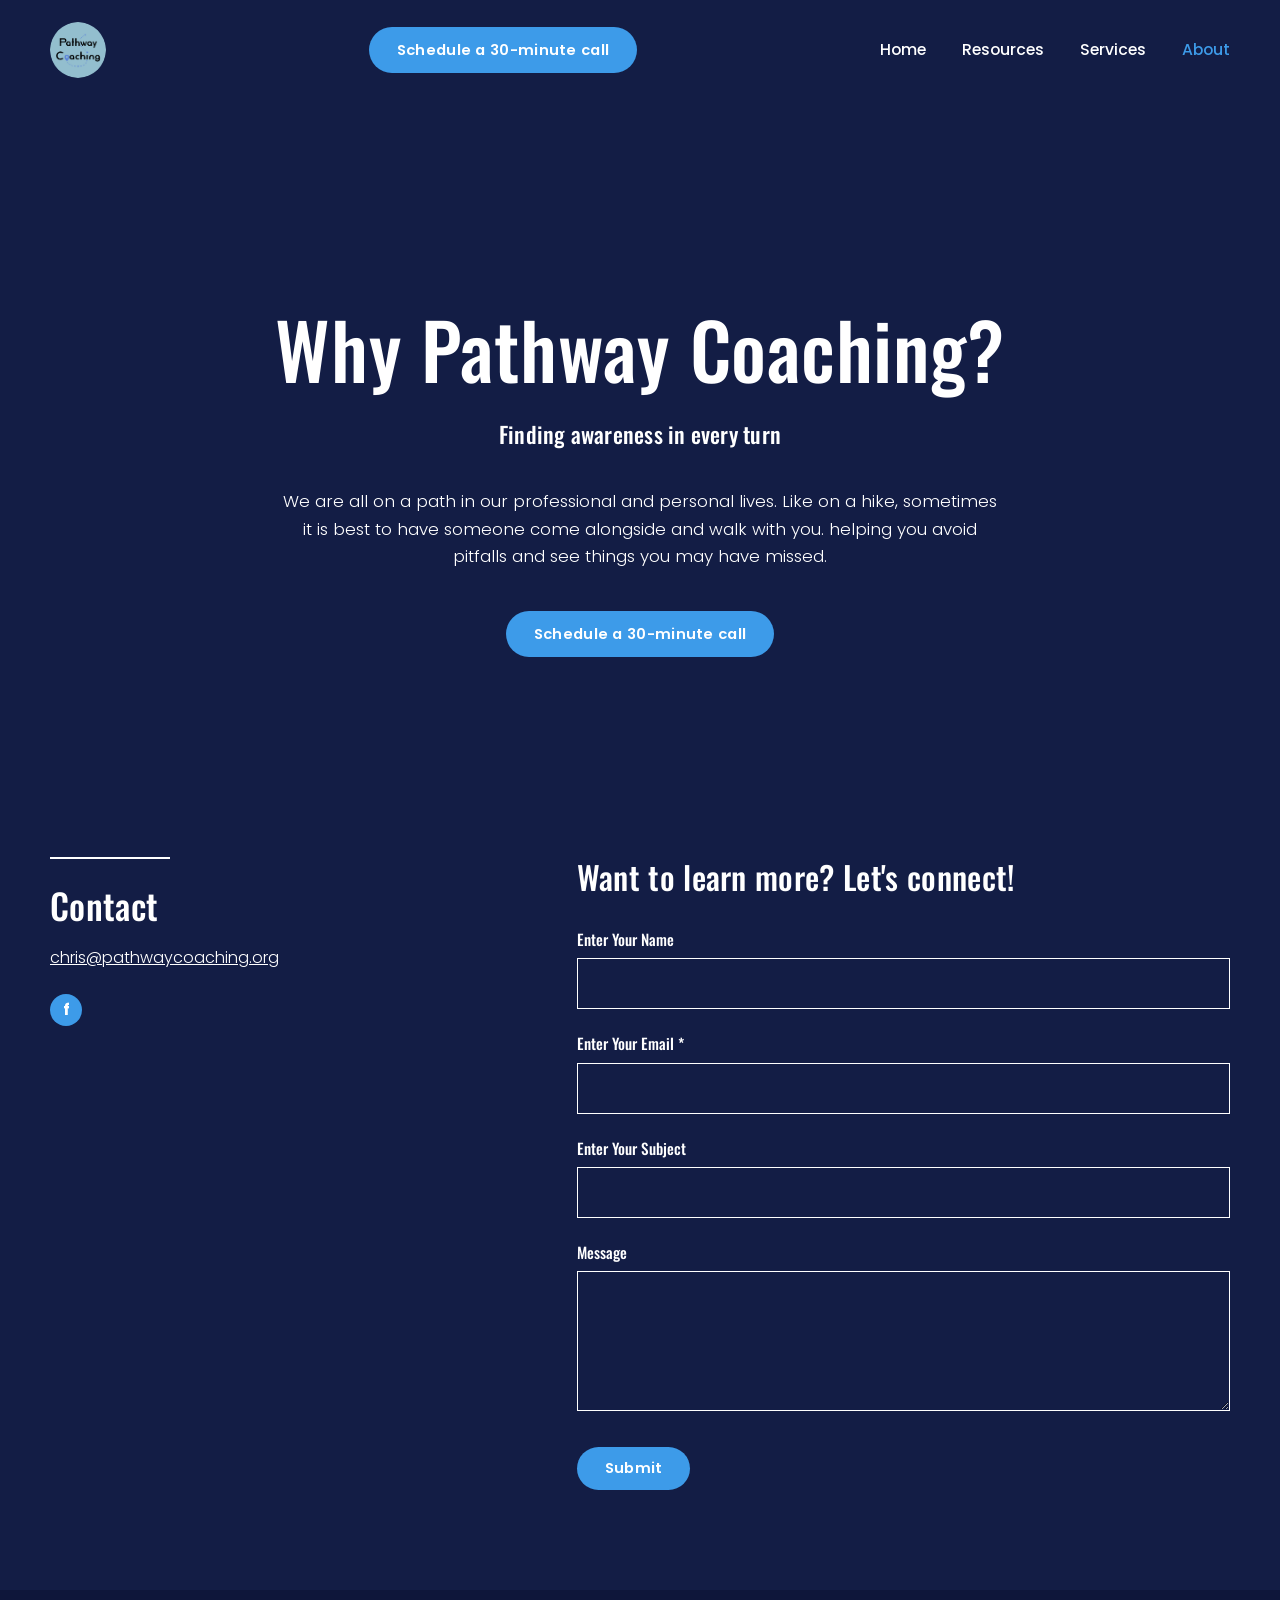
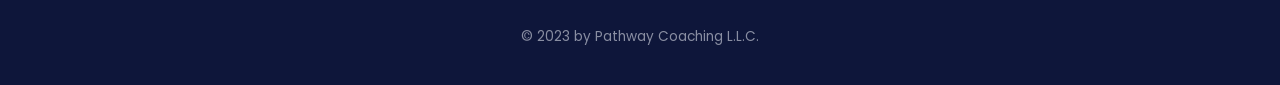
==== about.html @ 11b22052 "Initial commit: Pathway Coaching static site" ====
<!DOCTYPE html>
<html lang="en">
<head>
  <meta charset="UTF-8" />
  <meta name="viewport" content="width=device-width, initial-scale=1.0" />
  <title>About | Pathway Coaching</title>
  <link rel="icon" type="image/png" href="assets/images/logo-pathway.png" />
  <link rel="preconnect" href="https://fonts.googleapis.com" />
  <link rel="preconnect" href="https://fonts.gstatic.com" crossorigin />
  <link href="https://fonts.googleapis.com/css2?family=Oswald:wght@400;500;700&family=Poppins:wght@300;400;500;600&display=swap" rel="stylesheet" />
  <link rel="stylesheet" href="assets/css/styles.css" />
</head>
<body>

  <header class="site-header site-header--solid">
    <div class="container nav">
      <a href="index.html" class="nav__brand">
        <img src="assets/images/logo-pathway.png" alt="Pathway Coaching" />
      </a>
      <a href="contact.html" class="btn nav__cta-left" style="margin-left:20px;">Schedule a 30-minute call</a>
      <button class="nav__toggle" aria-label="Toggle menu">☰</button>
      <ul class="nav__links">
        <li><a href="index.html">Home</a></li>
        <li><a href="pastors.html">Resources</a></li>
        <li><a href="services.html">Services</a></li>
        <li><a href="about.html" class="is-active">About</a></li>
      </ul>
    </div>
  </header>

  <section class="about-hero">
    <div class="container">
      <h1>Why Pathway Coaching?</h1>
      <h2>Finding awareness in every turn</h2>
      <p>We are all on a path in our professional and personal lives. Like on a hike, sometimes it is best to have someone come alongside and walk with you. helping you avoid pitfalls and see things you may have missed.</p>
      <a href="contact.html" class="btn">Schedule a 30-minute call</a>
    </div>
  </section>

  <section class="section">
    <div class="container">
      <div class="contact-grid">
        <div class="contact-info">
          <hr />
          <h2>Contact</h2>
          <p><a href="mailto:chris@pathwaycoaching.org">chris@pathwaycoaching.org</a></p>
          <a class="fb" href="https://www.facebook.com/chris.cowling.585/about/" target="_blank" rel="noopener" aria-label="Facebook">f</a>
        </div>

        <div>
          <h2 class="contact-heading">Want to learn more? Let's connect!</h2>
          <form class="contact" autocomplete="on">
            <input type="hidden" name="access_key" value="YOUR_WEB3FORMS_ACCESS_KEY_HERE" />
            <input type="hidden" name="from_name" value="Pathway Coaching website" />
            <input type="hidden" name="subject" value="New message from pathwaycoaching.org" />
            <input type="checkbox" name="botcheck" style="display:none" tabindex="-1" autocomplete="off" />

            <label for="name">Enter Your Name</label>
            <input id="name" name="name" type="text" required />

            <label for="email">Enter Your Email *</label>
            <input id="email" name="email" type="email" required />

            <label for="subject_field">Enter Your Subject</label>
            <input id="subject_field" name="user_subject" type="text" />

            <label for="message">Message</label>
            <textarea id="message" name="message" required></textarea>

            <button type="submit" class="btn">Submit</button>
            <div class="form-status" role="status" aria-live="polite"></div>
          </form>
        </div>
      </div>
    </div>
  </section>

  <footer class="site-footer">
    <div class="container">© 2023 by Pathway Coaching L.L.C.</div>
  </footer>

  <script src="assets/js/main.js"></script>
</body>
</html>
---- assets/css/styles.css ----
/* ============================================================
   Pathway Coaching — exact-match Wix replica styles
   Palette: navy #131D45, cyan #3D9BE9, periwinkle #C9C8FB
   Fonts: Oswald (display) + Poppins (body)
   ============================================================ */

:root {
  --navy: #131D45;
  --navy-deep: #0E163A;
  --cyan: #3D9BE9;
  --cyan-soft: #93BECE;
  --periwinkle: #C9C8FB;
  --muted: #898EA2;
  --white: #FFFFFF;
  --max-w: 1240px;
  --font-display: "Oswald", "Arial Narrow", sans-serif;
  --font-body: "Poppins", -apple-system, BlinkMacSystemFont, "Segoe UI", sans-serif;
}

* { box-sizing: border-box; }
html { scroll-behavior: smooth; }

body {
  margin: 0;
  font-family: var(--font-body);
  font-size: 16px;
  line-height: 1.65;
  color: var(--white);
  background: var(--navy);
  -webkit-font-smoothing: antialiased;
}

h1, h2, h3, h4 {
  font-family: var(--font-display);
  color: var(--white);
  font-weight: 500;
  line-height: 1.25;
  margin: 0 0 0.5em;
  letter-spacing: 0.01em;
}
h1 { font-size: clamp(2.4rem, 5.5vw, 4.6rem); }
h2 { font-size: clamp(2rem, 4vw, 3.2rem); }
h3 { font-size: clamp(1.3rem, 2vw, 1.55rem); }
h4 { font-size: 1.1rem; }

p { margin: 0 0 1em; font-weight: 300; }
a { color: var(--cyan); text-decoration: none; }
a:hover { text-decoration: underline; }
img { max-width: 100%; height: auto; display: block; }

.container {
  max-width: var(--max-w);
  margin: 0 auto;
  padding: 0 30px;
}

/* ---------- Buttons (cyan pill) ---------- */
.btn {
  display: inline-block;
  padding: 11px 28px;
  border-radius: 100px;
  font-family: "Poppins", sans-serif;
  font-weight: 600;
  font-size: 0.92rem;
  background: var(--cyan);
  color: var(--white);
  border: 0;
  cursor: pointer;
  transition: background 0.2s ease;
  text-decoration: none;
  letter-spacing: 0.02em;
}
.btn:hover { background: #2f8ad4; color: var(--white); text-decoration: none; }
.btn--outline { background: transparent; border: 1px solid var(--periwinkle); }
.btn--outline:hover { background: var(--periwinkle); color: var(--navy); }

/* ---------- Header / Nav ---------- */
.site-header {
  position: absolute;
  top: 0; left: 0; right: 0;
  z-index: 50;
  padding: 22px 0;
}
.site-header--solid {
  position: relative;
  background: var(--navy);
}
.nav {
  display: flex;
  align-items: center;
  justify-content: space-between;
  gap: 20px;
}
.nav__brand {
  display: inline-flex;
  align-items: center;
  gap: 12px;
}
.nav__brand img { height: 56px; width: auto; border-radius: 50%; }
.nav__cta-left { display: inline-block; }
.nav__right { display: flex; align-items: center; gap: 32px; }
.nav__links {
  display: flex;
  align-items: center;
  gap: 36px;
  list-style: none;
  margin: 0;
  padding: 0;
}
.nav__links a {
  color: var(--white);
  font-family: "Poppins", sans-serif;
  font-weight: 500;
  font-size: 0.98rem;
  padding: 6px 0;
  text-decoration: none;
}
.nav__links a:hover,
.nav__links a.is-active { color: var(--cyan); }
.nav__toggle {
  display: none;
  background: none;
  border: 0;
  color: var(--white);
  font-size: 1.6rem;
  cursor: pointer;
}
@media (max-width: 880px) {
  .nav__toggle { display: block; }
  .nav__brand img { height: 44px; }
  .nav__cta-left { padding: 8px 18px; font-size: 0.82rem; }
  .nav__right { gap: 0; }
  .nav__links {
    display: none;
    position: absolute;
    top: 100%;
    left: 16px; right: 16px;
    flex-direction: column;
    gap: 0;
    background: var(--navy-deep);
    border: 1px solid var(--periwinkle);
    border-radius: 16px;
    padding: 18px 22px;
    margin-top: 10px;
  }
  .nav__links.is-open { display: flex; }
  .nav__links li { padding: 10px 0; }
}

/* ---------- Hero (home) ---------- */
.hero {
  position: relative;
  min-height: 100vh;
  padding: 160px 0 100px;
  display: flex;
  align-items: center;
  text-align: center;
  background:
    linear-gradient(rgba(19, 29, 69, 0.55), rgba(19, 29, 69, 0.65)),
    url("../images/hero-home.jpeg") center/cover no-repeat;
}
.hero h1 {
  max-width: 1050px;
  margin: 0 auto 40px;
  font-weight: 500;
  font-size: clamp(2.4rem, 5vw, 4.2rem);
  line-height: 1.2;
}

/* ---------- Photo section (pitfalls) ---------- */
.photo-section {
  position: relative;
  padding: 110px 0;
  background:
    linear-gradient(rgba(19, 29, 69, 0.5), rgba(19, 29, 69, 0.6)),
    url("../images/pitfalls-bg.jpeg") center/cover no-repeat;
  text-align: center;
}
.photo-section h2 {
  max-width: 760px;
  margin: 0 auto 50px;
  font-weight: 500;
  font-size: clamp(1.8rem, 3.6vw, 2.8rem);
}
.pitfalls-list {
  display: grid;
  grid-template-columns: 1fr 1fr;
  gap: 4px 80px;
  max-width: 680px;
  margin: 0 auto;
  list-style: disc;
  padding-left: 20px;
  text-align: left;
}
.pitfalls-list li {
  color: var(--white);
  font-weight: 500;
  font-size: 1.05rem;
  line-height: 2;
}
.pitfalls-list li::marker { color: var(--white); }
@media (max-width: 600px) {
  .pitfalls-list { grid-template-columns: 1fr; gap: 0; }
}

/* ---------- Navy section ---------- */
.section {
  padding: 100px 0;
  background: var(--navy);
  position: relative;
}
.section--center { text-align: center; }
.section__head { text-align: center; margin-bottom: 60px; }
.section__title {
  font-family: var(--font-display);
  font-weight: 500;
  font-size: clamp(2.2rem, 4.5vw, 3.4rem);
  margin-bottom: 14px;
}
.section__subtitle {
  font-family: var(--font-display);
  font-weight: 400;
  font-size: 1.2rem;
  color: var(--white);
  opacity: 0.95;
  max-width: 720px;
  margin: 0 auto;
}

/* Decorative architectural sweep for services */
.section--services {
  background-image:
    linear-gradient(rgba(19, 29, 69, 0.92), rgba(19, 29, 69, 0.97)),
    url("../images/services-decor.jpg");
  background-position: center;
  background-size: cover;
}

/* ---------- GPS quote band ---------- */
.quote-band {
  background: var(--navy);
  padding: 80px 0;
  text-align: center;
}
.quote-band p {
  font-family: var(--font-display);
  font-weight: 400;
  font-size: clamp(1.5rem, 3vw, 2.2rem);
  line-height: 1.4;
  max-width: 900px;
  margin: 0 auto;
  color: var(--white);
}

/* ---------- Pillars (3-up cards) ---------- */
.pillars {
  display: grid;
  grid-template-columns: repeat(3, 1fr);
  gap: 30px;
}
@media (max-width: 880px) { .pillars { grid-template-columns: 1fr; max-width: 480px; margin: 0 auto; } }
.pillar {
  background: var(--navy);
  border: 1px solid var(--periwinkle);
  border-radius: 4px;
  padding: 36px 28px;
  text-align: center;
}
.pillar__num {
  width: 70px;
  height: 70px;
  border: 2px solid var(--periwinkle);
  border-radius: 50%;
  background: var(--navy);
  color: var(--white);
  font-family: var(--font-display);
  font-weight: 500;
  font-size: 2rem;
  display: flex;
  align-items: center;
  justify-content: center;
  margin: 0 auto 22px;
}
.pillar h3 {
  text-transform: uppercase;
  letter-spacing: 0.04em;
  margin-bottom: 16px;
  font-weight: 500;
}
.pillar p {
  font-size: 0.95rem;
  font-weight: 300;
  color: var(--white);
  margin: 0;
}

/* ---------- Process steps ---------- */
.steps {
  display: grid;
  grid-template-columns: repeat(3, 1fr);
  gap: 40px;
  margin-top: 40px;
}
@media (max-width: 820px) { .steps { grid-template-columns: 1fr; } }
.step { text-align: center; padding: 0 10px; }
.step__num {
  width: 60px;
  height: 60px;
  border: 2px solid var(--periwinkle);
  border-radius: 50%;
  color: var(--white);
  font-family: var(--font-display);
  font-size: 1.6rem;
  display: flex;
  align-items: center;
  justify-content: center;
  margin: 0 auto 18px;
}
.step h4 {
  font-family: var(--font-display);
  font-weight: 500;
  margin-bottom: 10px;
  text-transform: uppercase;
  letter-spacing: 0.04em;
}
.step p { font-weight: 300; margin: 0; }

/* ---------- Testimonial ---------- */
.testimonial {
  background: var(--navy-deep);
  padding: 90px 0;
  text-align: center;
}
.testimonial__photo {
  width: 110px;
  height: 110px;
  border-radius: 50%;
  margin: 0 auto 24px;
  object-fit: cover;
  border: 3px solid var(--periwinkle);
}
.testimonial blockquote {
  font-family: var(--font-display);
  font-weight: 400;
  font-size: clamp(1.3rem, 2.5vw, 1.9rem);
  line-height: 1.5;
  max-width: 880px;
  margin: 0 auto 28px;
  font-style: italic;
}
.testimonial__author { font-weight: 500; font-size: 1rem; color: var(--white); }
.testimonial__author span {
  display: block;
  opacity: 0.85;
  font-weight: 300;
  font-size: 0.9rem;
  margin-top: 4px;
}

/* ---------- Page hero (interior pages) ---------- */
.page-hero {
  padding: 180px 0 60px;
  background: var(--navy);
  text-align: center;
}
.page-hero h1 {
  font-weight: 500;
  font-size: clamp(2.6rem, 5.5vw, 4.6rem);
  margin-bottom: 0;
}
.page-hero p {
  font-family: var(--font-display);
  font-size: clamp(1.1rem, 2vw, 1.4rem);
  font-weight: 400;
  margin: 16px 0 0;
}

/* ---------- Service cards ---------- */
.service-grid {
  display: grid;
  grid-template-columns: repeat(3, 1fr);
  gap: 28px;
}
@media (max-width: 900px) { .service-grid { grid-template-columns: 1fr; max-width: 500px; margin: 0 auto; } }
.service-card {
  background: var(--navy);
  border: 2px solid var(--periwinkle);
  border-radius: 4px;
  padding: 36px 28px 28px;
  text-align: center;
  display: flex;
  flex-direction: column;
}
.service-card__num {
  width: 80px;
  height: 80px;
  border: 2px solid var(--periwinkle);
  border-radius: 50%;
  background: var(--navy);
  color: var(--white);
  font-family: var(--font-display);
  font-size: 2.4rem;
  display: flex;
  align-items: center;
  justify-content: center;
  margin: 0 auto 24px;
}
.service-card h3 {
  text-transform: uppercase;
  letter-spacing: 0.04em;
  margin-bottom: 18px;
  font-weight: 500;
  min-height: 2.6em;
}
.service-card p, .service-card ul { font-size: 0.95rem; font-weight: 300; }
.service-card ul {
  text-align: left;
  margin: 12px 0 0;
  padding-left: 20px;
  list-style: disc;
}
.service-card ul li { margin: 4px 0; }
.service-card ul li::marker { color: var(--cyan); }
.service-card .btn { margin-top: auto; align-self: center; margin-top: 24px; }

/* ---------- About big-centered ---------- */
.about-hero {
  min-height: 60vh;
  padding: 200px 0 100px;
  text-align: center;
  background: var(--navy);
}
.about-hero h1 {
  font-weight: 500;
  font-size: clamp(2.8rem, 6vw, 5rem);
  margin-bottom: 24px;
}
.about-hero h2 {
  font-family: var(--font-display);
  font-weight: 500;
  font-size: clamp(1.1rem, 2vw, 1.4rem);
  margin-bottom: 40px;
  color: var(--white);
}
.about-hero p {
  max-width: 720px;
  margin: 0 auto 40px;
  font-weight: 300;
  font-size: 1.05rem;
}

/* ---------- Pastors page elements ---------- */
.pastors-top {
  display: grid;
  grid-template-columns: 1fr 1.4fr;
  gap: 50px;
  align-items: center;
  padding: 130px 0 30px;
}
@media (max-width: 800px) { .pastors-top { grid-template-columns: 1fr; gap: 24px; padding-top: 140px; } }
.pastors-top img {
  border-radius: 6px;
  width: 100%;
  height: auto;
}
.pastors-top h1 {
  font-weight: 500;
  font-size: clamp(2rem, 4.5vw, 3.6rem);
  margin: 0;
}

.pastors-video {
  max-width: 800px;
  margin: 40px auto 60px;
}
.pastors-video img { width: 100%; border-radius: 6px; }

.box-grid {
  display: grid;
  grid-template-columns: 1fr 1fr;
  gap: 32px;
  margin-top: 40px;
}
@media (max-width: 820px) { .box-grid { grid-template-columns: 1fr; } }
.box {
  border: 1px solid var(--periwinkle);
  border-radius: 4px;
  padding: 32px;
  background: var(--navy);
}
.box h3 {
  font-family: var(--font-display);
  font-weight: 500;
  text-transform: uppercase;
  letter-spacing: 0.04em;
  margin-bottom: 18px;
  color: var(--white);
}
.box ul { padding-left: 22px; margin: 0; }
.box ul li { margin: 8px 0; font-weight: 300; }
.box ul li::marker { color: var(--cyan); }
.box p { font-weight: 300; }

/* ---------- Contact form ---------- */
.contact-grid {
  display: grid;
  grid-template-columns: 1fr 1.4fr;
  gap: 60px;
  align-items: start;
}
@media (max-width: 820px) { .contact-grid { grid-template-columns: 1fr; } }

.contact-info h2 {
  font-family: var(--font-display);
  font-weight: 500;
  font-size: clamp(1.6rem, 3vw, 2.2rem);
  margin: 0 0 18px;
}
.contact-info hr {
  width: 120px;
  margin: 0 0 24px;
  border: 0;
  border-top: 2px solid var(--white);
}
.contact-info p { font-weight: 300; margin: 8px 0; }
.contact-info a { color: var(--white); text-decoration: underline; }
.contact-info .fb {
  display: inline-flex;
  align-items: center;
  justify-content: center;
  width: 32px;
  height: 32px;
  border-radius: 50%;
  background: var(--cyan);
  color: var(--white);
  margin-top: 14px;
  font-weight: 700;
  text-decoration: none;
}
.contact-info .fb:hover { background: #2f8ad4; text-decoration: none; }

.contact-heading {
  font-family: var(--font-display);
  font-weight: 500;
  font-size: clamp(1.4rem, 2.5vw, 2rem);
  margin-bottom: 30px;
}

form.contact { width: 100%; }
form.contact label {
  display: block;
  font-family: var(--font-display);
  font-weight: 500;
  font-size: 0.95rem;
  color: var(--white);
  margin-bottom: 6px;
}
form.contact input,
form.contact textarea {
  width: 100%;
  padding: 12px 14px;
  background: transparent;
  border: 1px solid var(--white);
  border-radius: 0;
  color: var(--white);
  font-family: var(--font-body);
  font-size: 1rem;
  margin-bottom: 22px;
}
form.contact input:focus,
form.contact textarea:focus {
  outline: none;
  border-color: var(--cyan);
}
form.contact textarea { resize: vertical; min-height: 140px; }
form.contact button { margin-top: 6px; }
.form-status {
  margin-top: 16px;
  padding: 12px 14px;
  border-radius: 4px;
  font-size: 0.95rem;
  display: none;
}
.form-status.is-success { display: block; background: rgba(61, 155, 233, 0.15); color: var(--white); border: 1px solid var(--cyan); }
.form-status.is-error { display: block; background: rgba(255, 100, 100, 0.15); color: #ffd7d7; border: 1px solid #ff8a8a; }

/* ---------- Footer ---------- */
.site-footer {
  background: var(--navy-deep);
  padding: 36px 0;
  text-align: center;
  font-size: 0.85rem;
  color: var(--muted);
}

/* ---------- Utility ---------- */
.center { text-align: center; }
.mt-md { margin-top: 24px; }
.mt-lg { margin-top: 48px; }
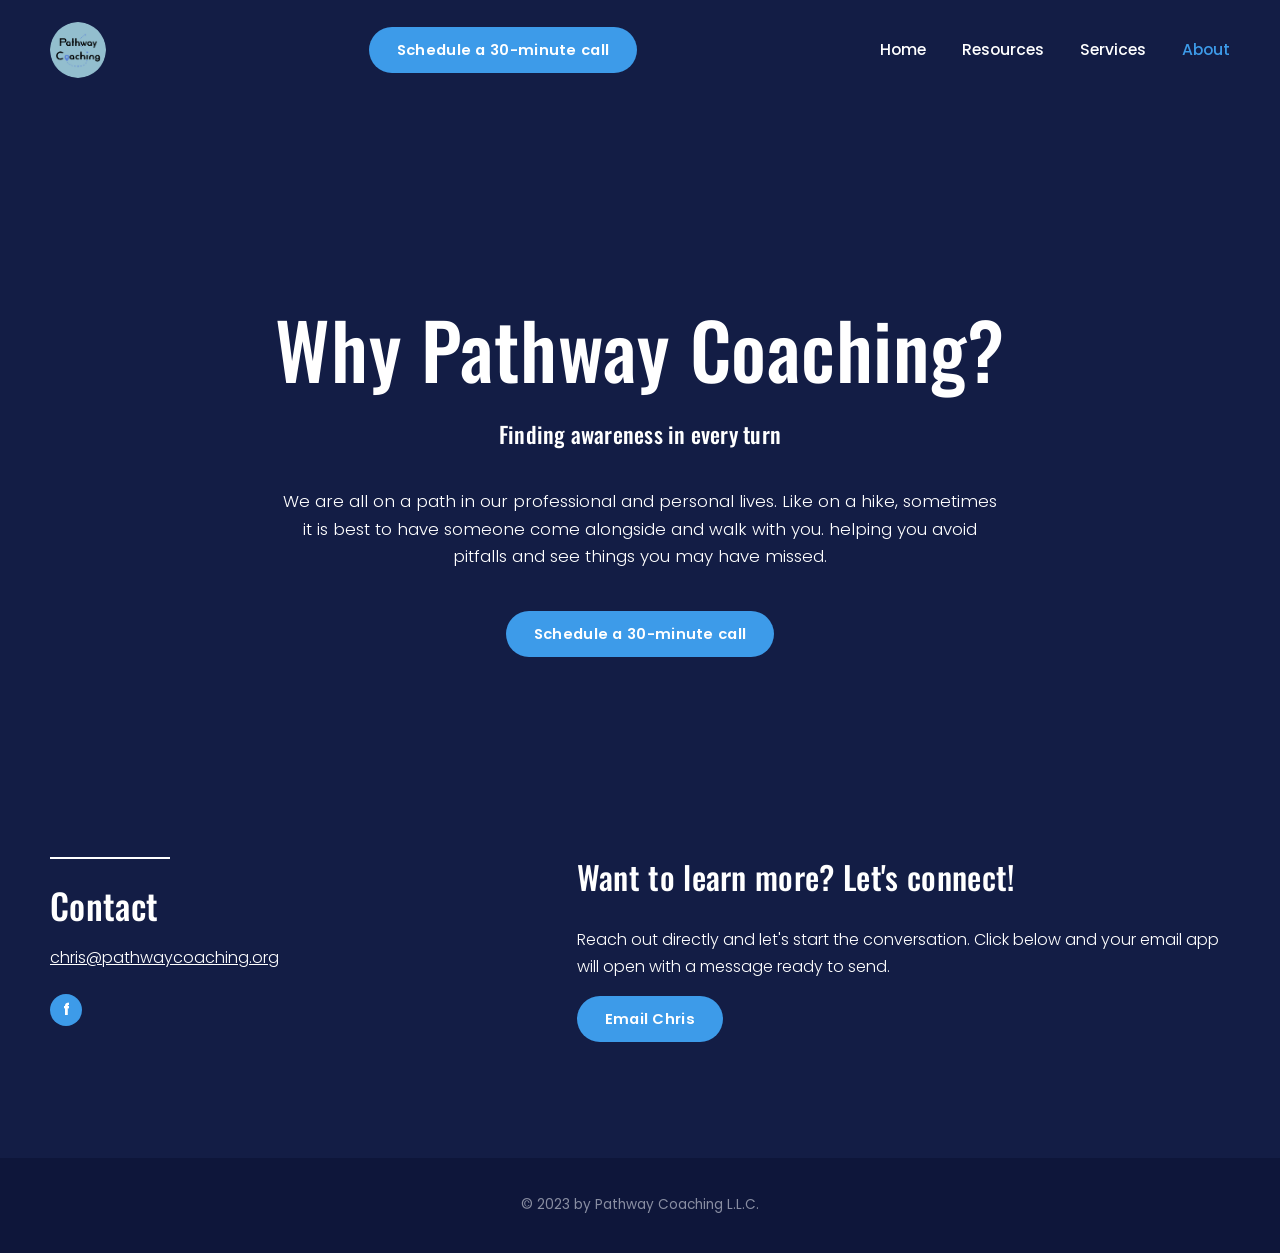
==== commit 2269078b: "Replace contact form with direct Email Chris button" ====
--- a/about.html
+++ b/about.html
@@ -49,27 +49,8 @@
 
         <div>
           <h2 class="contact-heading">Want to learn more? Let's connect!</h2>
-          <form class="contact" autocomplete="on">
-            <input type="hidden" name="access_key" value="YOUR_WEB3FORMS_ACCESS_KEY_HERE" />
-            <input type="hidden" name="from_name" value="Pathway Coaching website" />
-            <input type="hidden" name="subject" value="New message from pathwaycoaching.org" />
-            <input type="checkbox" name="botcheck" style="display:none" tabindex="-1" autocomplete="off" />
-
-            <label for="name">Enter Your Name</label>
-            <input id="name" name="name" type="text" required />
-
-            <label for="email">Enter Your Email *</label>
-            <input id="email" name="email" type="email" required />
-
-            <label for="subject_field">Enter Your Subject</label>
-            <input id="subject_field" name="user_subject" type="text" />
-
-            <label for="message">Message</label>
-            <textarea id="message" name="message" required></textarea>
-
-            <button type="submit" class="btn">Submit</button>
-            <div class="form-status" role="status" aria-live="polite"></div>
-          </form>
+          <p>Reach out directly and let's start the conversation. Click below and your email app will open with a message ready to send.</p>
+          <p><a class="btn" href="mailto:chris@pathwaycoaching.org?subject=Coaching%20inquiry%20from%20your%20website">Email Chris</a></p>
         </div>
       </div>
     </div>
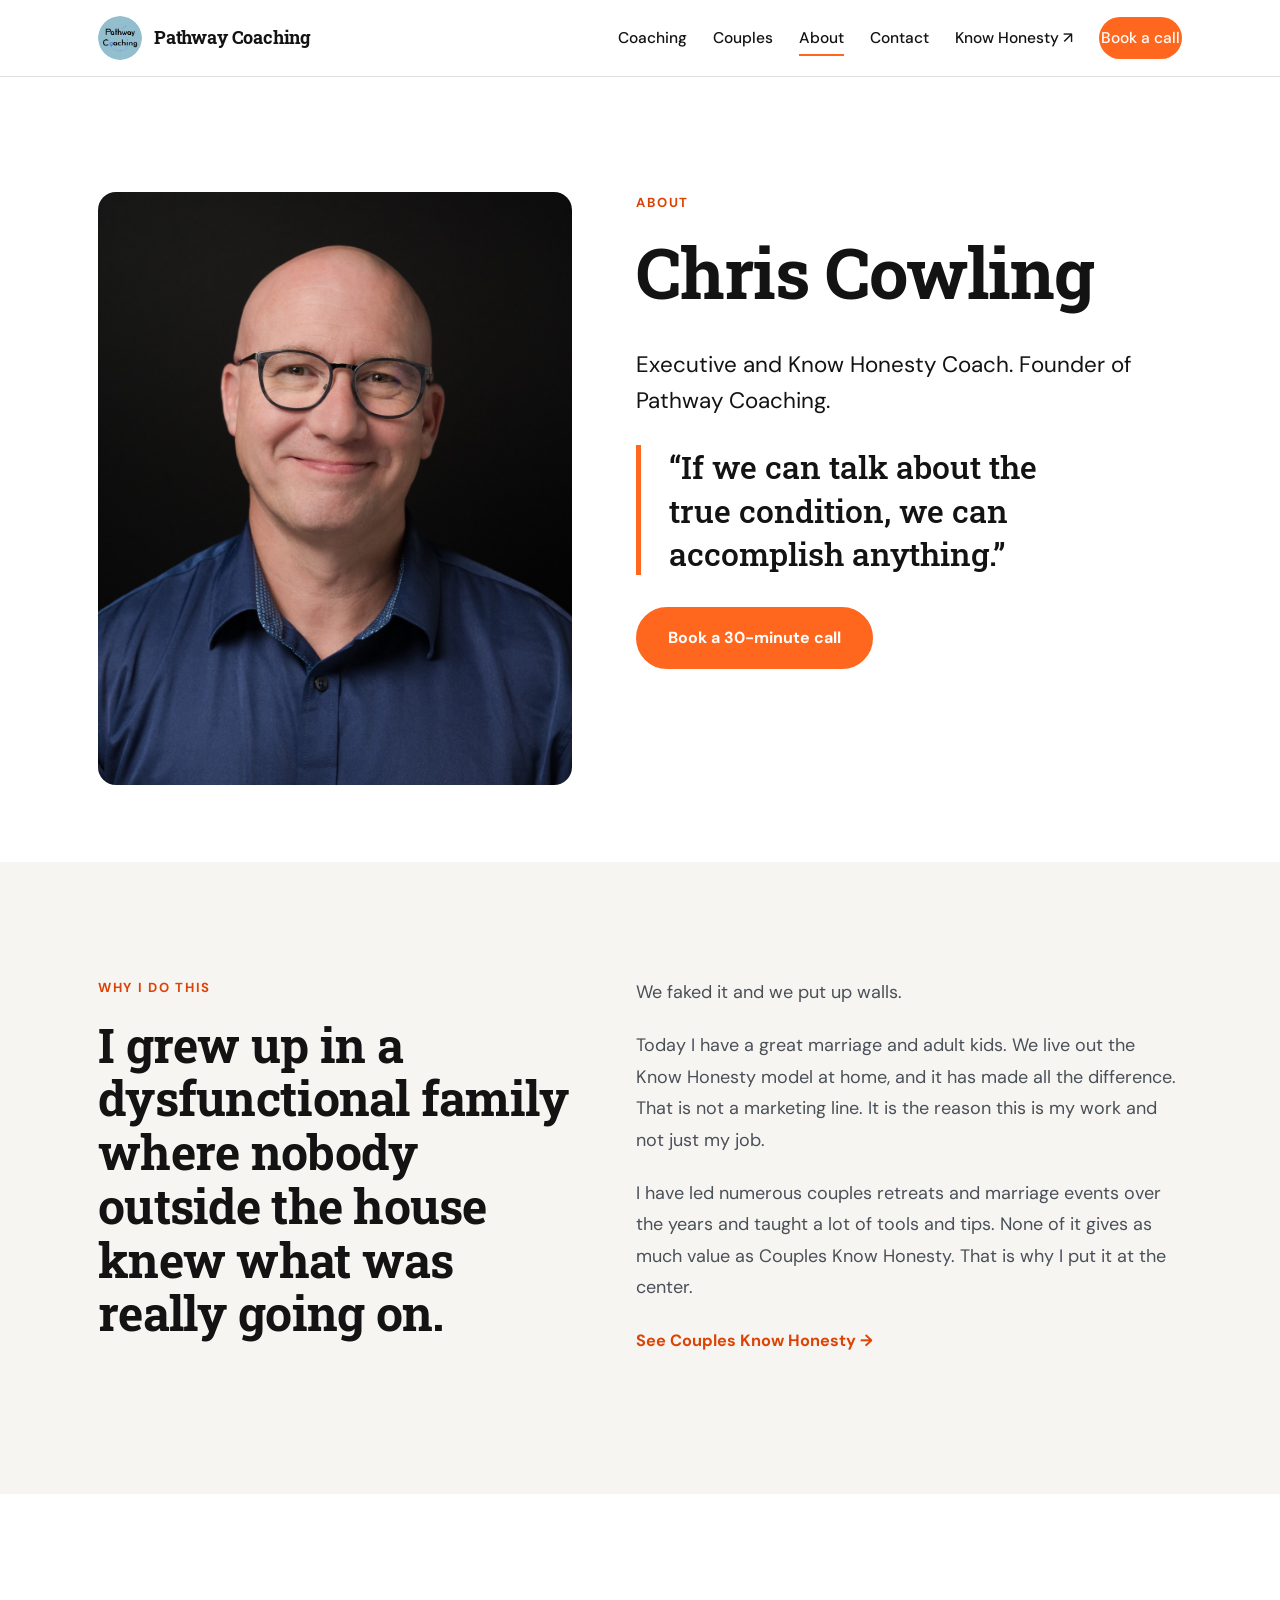
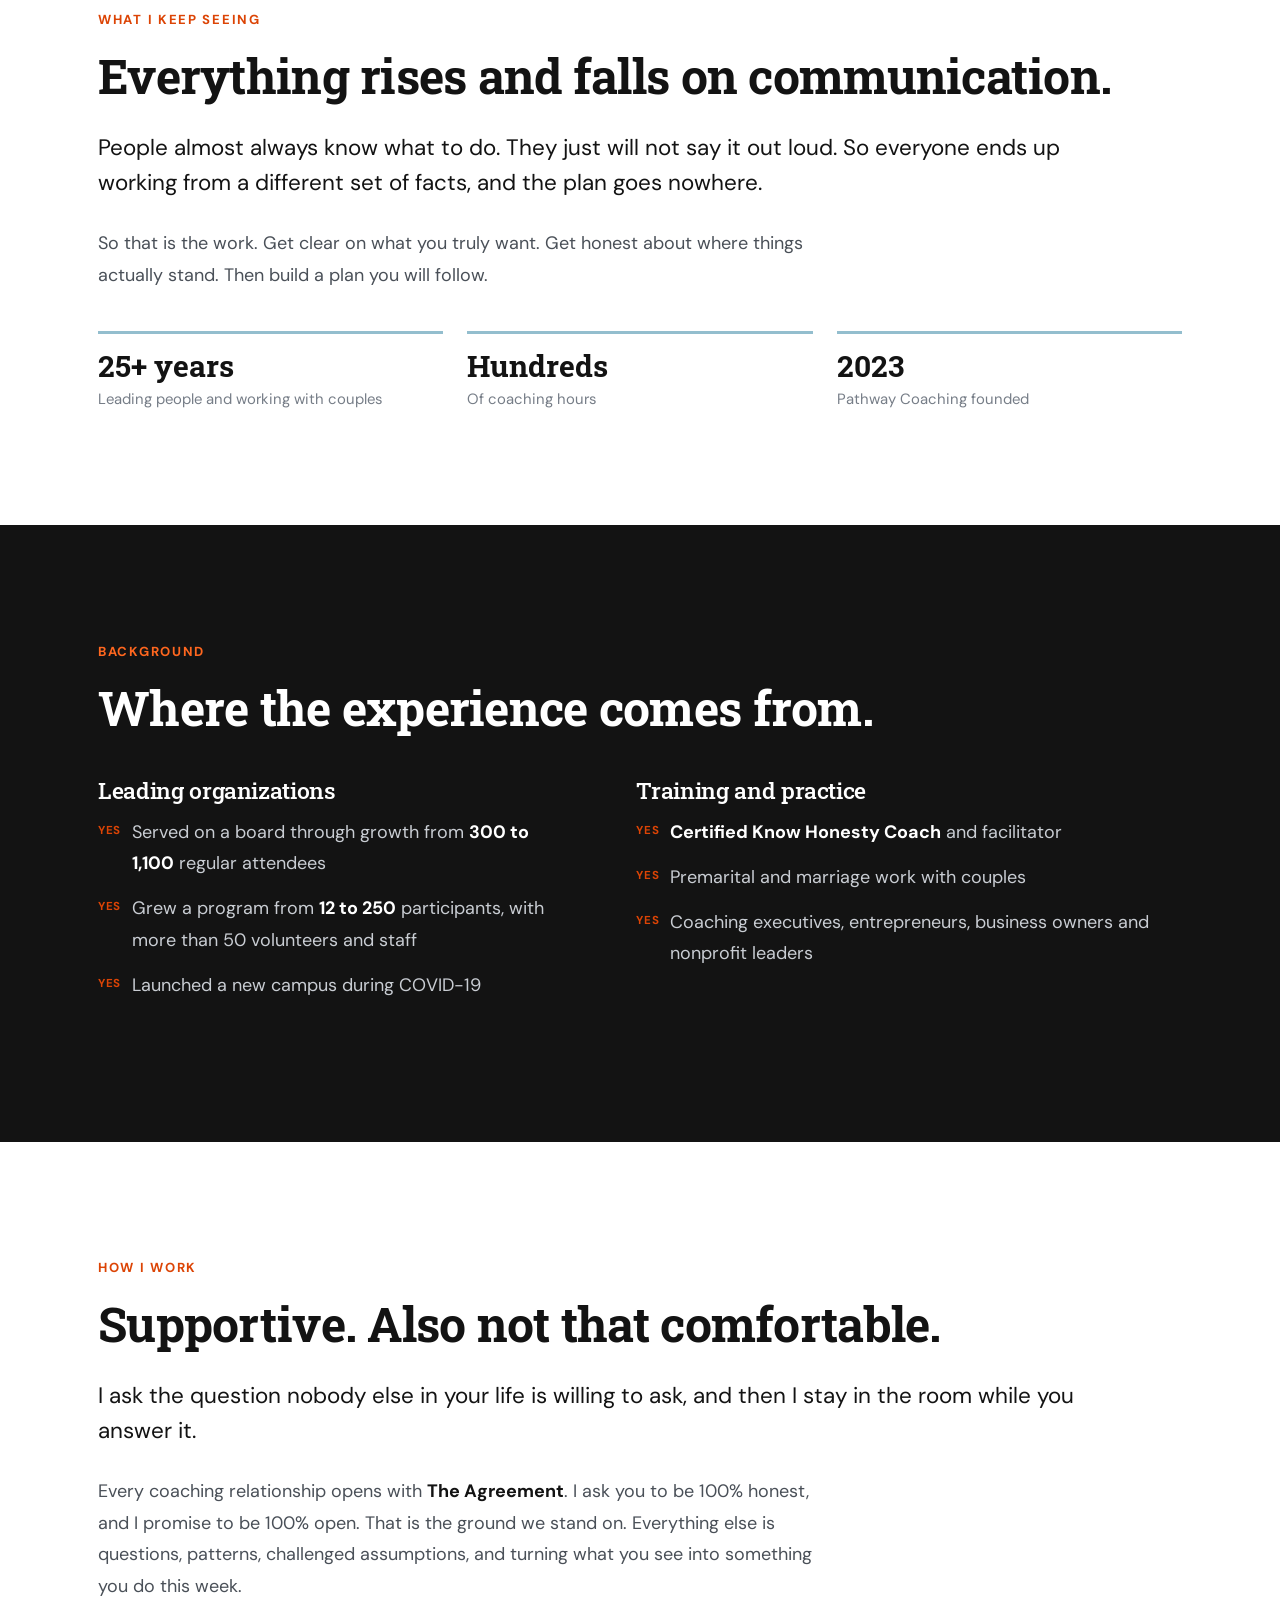
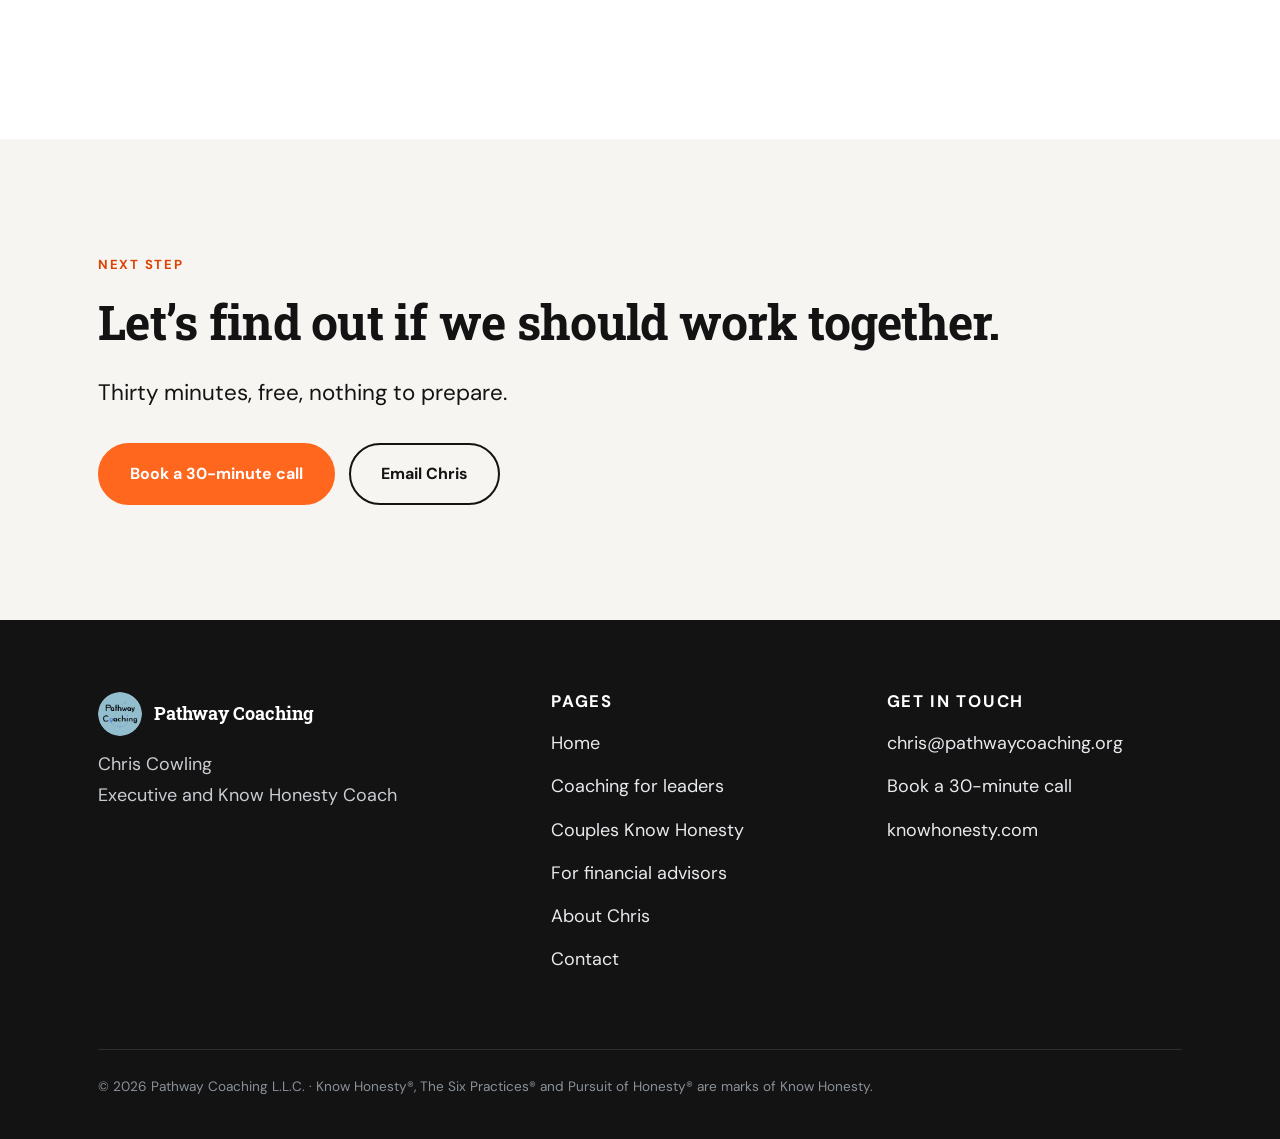
==== commit eb7f354e: "Website 2.0 Rebuild in Chris's voice, with Know Honesty as the cornerstone and a StoryBrand structur" ====
--- a/about.html
+++ b/about.html
@@ -1,65 +1,198 @@
 <!DOCTYPE html>
 <html lang="en">
 <head>
-  <meta charset="UTF-8" />
-  <meta name="viewport" content="width=device-width, initial-scale=1.0" />
-  <title>About | Pathway Coaching</title>
-  <link rel="icon" type="image/png" href="assets/images/logo-pathway.png" />
-  <link rel="preconnect" href="https://fonts.googleapis.com" />
-  <link rel="preconnect" href="https://fonts.gstatic.com" crossorigin />
-  <link href="https://fonts.googleapis.com/css2?family=Oswald:wght@400;500;700&family=Poppins:wght@300;400;500;600&display=swap" rel="stylesheet" />
-  <link rel="stylesheet" href="assets/css/styles.css" />
+<meta charset="utf-8" />
+<meta name="viewport" content="width=device-width, initial-scale=1" />
+<title>About Chris Cowling | Pathway Coaching</title>
+<meta name="description" content="Chris Cowling, Executive and Know Honesty Coach. Over 25 years leading people and working with couples, and hundreds of coaching hours." />
+<link rel="canonical" href="https://pathwaycoaching.org/about.html" />
+<meta property="og:type" content="profile" />
+<meta property="og:site_name" content="Pathway Coaching" />
+<meta property="og:title" content="If we can talk about the true condition, we can accomplish anything." />
+<meta property="og:description" content="Executive and Know Honesty Coach. Over 25 years leading people and working with couples, and hundreds of coaching hours." />
+<meta property="og:url" content="https://pathwaycoaching.org/about.html" />
+<meta property="og:image" content="https://pathwaycoaching.org/assets/images/social-preview.png" />
+<meta property="og:image:width" content="1200" />
+<meta property="og:image:height" content="630" />
+<meta name="twitter:card" content="summary_large_image" />
+<link rel="icon" type="image/png" href="assets/images/logo-pathway.png" />
+<link rel="preconnect" href="https://fonts.googleapis.com" />
+<link rel="preconnect" href="https://fonts.gstatic.com" crossorigin />
+<link href="https://fonts.googleapis.com/css2?family=DM+Sans:wght@400;500;700&family=Roboto+Slab:wght@400;500;700&display=swap" rel="stylesheet" />
+<link rel="stylesheet" href="assets/css/styles.css" />
 </head>
 <body>
+<a class="skip" href="#main">Skip to content</a>
 
-  <header class="site-header site-header--solid">
-    <div class="container nav">
-      <a href="index.html" class="nav__brand">
-        <img src="assets/images/logo-pathway.png" alt="Pathway Coaching" />
-      </a>
-      <a href="contact.html" class="btn nav__cta-left" style="margin-left:20px;">Schedule a 30-minute call</a>
-      <button class="nav__toggle" aria-label="Toggle menu">☰</button>
-      <ul class="nav__links">
-        <li><a href="index.html">Home</a></li>
-        <li><a href="pastors.html">Resources</a></li>
-        <li><a href="services.html">Services</a></li>
-        <li><a href="about.html" class="is-active">About</a></li>
-      </ul>
-    </div>
-  </header>
+<header class="site-header">
+  <div class="container nav-bar">
+    <a class="brand" href="index.html">
+      <img src="assets/images/logo-pathway.png" alt="" />
+      Pathway Coaching
+    </a>
+    <button class="nav-toggle" aria-expanded="false" aria-controls="nav" aria-label="Menu">&#9776;</button>
+    <ul class="nav-links" id="nav">
+      <li><a href="coaching.html">Coaching</a></li>
+      <li><a href="couples.html">Couples</a></li>
+      <li><a href="about.html" aria-current="page">About</a></li>
+      <li><a href="contact.html">Contact</a></li>
+      <li><a href="https://knowhonesty.com" rel="noopener">Know Honesty <span aria-hidden="true">&#8599;</span></a></li>
+      <li><a class="btn" href="https://calendly.com/chrispathwaycoaching/meeting">Book a call</a></li>
+    </ul>
+  </div>
+</header>
 
-  <section class="about-hero">
+<main id="main">
+
+  <!-- ============ HERO ============ -->
+  <section class="hero">
     <div class="container">
-      <h1>Why Pathway Coaching?</h1>
-      <h2>Finding awareness in every turn</h2>
-      <p>We are all on a path in our professional and personal lives. Like on a hike, sometimes it is best to have someone come alongside and walk with you. helping you avoid pitfalls and see things you may have missed.</p>
-      <a href="contact.html" class="btn">Schedule a 30-minute call</a>
-    </div>
-  </section>
-
-  <section class="section">
-    <div class="container">
-      <div class="contact-grid">
-        <div class="contact-info">
-          <hr />
-          <h2>Contact</h2>
-          <p><a href="mailto:chris@pathwaycoaching.org">chris@pathwaycoaching.org</a></p>
-          <a class="fb" href="https://www.facebook.com/chris.cowling.585/about/" target="_blank" rel="noopener" aria-label="Facebook">f</a>
+      <div class="split">
+        <div class="portrait-wrap">
+          <img class="portrait" src="assets/images/chris-cowling.jpg" alt="Chris Cowling" />
         </div>
-
         <div>
-          <h2 class="contact-heading">Want to learn more? Let's connect!</h2>
-          <p>Reach out directly and let's start the conversation. Click below and your email app will open with a message ready to send.</p>
-          <p><a class="btn" href="mailto:chris@pathwaycoaching.org?subject=Coaching%20inquiry%20from%20your%20website">Email Chris</a></p>
+          <p class="eyebrow">About</p>
+          <h1>Chris Cowling</h1>
+          <p class="lead">Executive and Know Honesty Coach. Founder of Pathway Coaching.</p>
+          <p class="says">&ldquo;If we can talk about the true condition, we can accomplish anything.&rdquo;</p>
+          <div class="btn-row">
+            <a class="btn" href="https://calendly.com/chrispathwaycoaching/meeting">Book a 30-minute call</a>
+          </div>
         </div>
       </div>
     </div>
   </section>
 
-  <footer class="site-footer">
-    <div class="container">© 2023 by Pathway Coaching L.L.C.</div>
-  </footer>
+  <!-- ============ WHY ============ -->
+  <section class="band-warm">
+    <div class="container">
+      <div class="split">
+        <div>
+          <p class="eyebrow">Why I do this</p>
+          <h2>I grew up in a dysfunctional family where nobody outside the house knew what was really going on.</h2>
+        </div>
+        <div>
+          <p>We faked it and we put up walls.</p>
+          <p>Today I have a great marriage and adult kids. We live out the Know Honesty model at home, and it has made all the difference. That is not a marketing line. It is the reason this is my work and not just my job.</p>
+          <p>I have led numerous couples retreats and marriage events over the years and taught a lot of tools and tips. None of it gives as much value as Couples Know Honesty. That is why I put it at the center.</p>
+          <p><a class="arrow-link" href="couples.html">See Couples Know Honesty</a></p>
+        </div>
+      </div>
+    </div>
+  </section>
 
-  <script src="assets/js/main.js"></script>
+  <!-- ============ WHAT I LEARNED ============ -->
+  <section>
+    <div class="container">
+      <p class="eyebrow">What I keep seeing</p>
+      <h2>Everything rises and falls on communication.</h2>
+      <p class="lead">People almost always know what to do. They just will not say it out loud. So everyone ends up working from a different set of facts, and the plan goes nowhere.</p>
+      <p>So that is the work. Get clear on what you truly want. Get honest about where things actually stand. Then build a plan you will follow.</p>
+
+      <div class="stats" style="grid-template-columns:repeat(3,1fr)">
+        <div class="stat"><b>25+ years</b><span>Leading people and working with couples</span></div>
+        <div class="stat"><b>Hundreds</b><span>Of coaching hours</span></div>
+        <div class="stat"><b>2023</b><span>Pathway Coaching founded</span></div>
+      </div>
+    </div>
+  </section>
+
+  <!-- ============ BACKGROUND ============ -->
+  <section class="band-ink">
+    <div class="container">
+      <p class="eyebrow">Background</p>
+      <h2>Where the experience comes from.</h2>
+      <div class="split" style="margin-top:2.5rem">
+        <div>
+          <h3>Leading organizations</h3>
+          <ul class="ticks">
+            <li>Served on a board through growth from <strong>300 to 1,100</strong> regular attendees</li>
+            <li>Grew a program from <strong>12 to 250</strong> participants, with more than 50 volunteers and staff</li>
+            <li>Launched a new campus during COVID-19</li>
+          </ul>
+        </div>
+        <div>
+          <h3>Training and practice</h3>
+          <ul class="ticks">
+            <li><strong>Certified Know Honesty Coach</strong> and facilitator</li>
+            <li>Premarital and marriage work with couples</li>
+            <li>Coaching executives, entrepreneurs, business owners and nonprofit leaders</li>
+          </ul>
+        </div>
+      </div>
+    </div>
+  </section>
+
+  <!-- ============ HOW I WORK ============ -->
+  <section>
+    <div class="container">
+      <p class="eyebrow">How I work</p>
+      <h2>Supportive. Also not that comfortable.</h2>
+      <p class="lead">I ask the question nobody else in your life is willing to ask, and then I stay in the room while you answer it.</p>
+      <p>Every coaching relationship opens with <strong>The Agreement</strong>. I ask you to be 100% honest, and I promise to be 100% open. That is the ground we stand on. Everything else is questions, patterns, challenged assumptions, and turning what you see into something you do this week.</p>
+    </div>
+  </section>
+
+  <!-- ============ CLOSE ============ -->
+  <section class="band-warm">
+    <div class="container">
+      <p class="eyebrow">Next step</p>
+      <h2>Let&rsquo;s find out if we should work together.</h2>
+      <p class="lead">Thirty minutes, free, nothing to prepare.</p>
+      <div class="btn-row">
+        <a class="btn" href="https://calendly.com/chrispathwaycoaching/meeting">Book a 30-minute call</a>
+        <a class="btn-ghost" href="mailto:chris@pathwaycoaching.org">Email Chris</a>
+      </div>
+    </div>
+  </section>
+
+</main>
+
+<footer class="site-footer">
+  <div class="container">
+    <div class="footer-grid">
+      <div>
+        <div class="footer-brand">
+          <img src="assets/images/logo-pathway.png" alt="" />
+          Pathway Coaching
+        </div>
+        <p>Chris Cowling<br />Executive and Know Honesty Coach</p>
+      </div>
+      <div>
+        <h2>Pages</h2>
+        <ul>
+          <li><a href="index.html">Home</a></li>
+          <li><a href="coaching.html">Coaching for leaders</a></li>
+          <li><a href="couples.html">Couples Know Honesty</a></li>
+          <li><a href="advisors.html">For financial advisors</a></li>
+          <li><a href="about.html">About Chris</a></li>
+          <li><a href="contact.html">Contact</a></li>
+        </ul>
+      </div>
+      <div>
+        <h2>Get in touch</h2>
+        <ul>
+          <li><a href="mailto:chris@pathwaycoaching.org">chris@pathwaycoaching.org</a></li>
+          <li><a href="https://calendly.com/chrispathwaycoaching/meeting">Book a 30-minute call</a></li>
+          <li><a href="https://knowhonesty.com" rel="noopener">knowhonesty.com</a></li>
+        </ul>
+      </div>
+    </div>
+    <div class="footer-legal">
+      <p>&copy; 2026 Pathway Coaching L.L.C. &middot; Know Honesty&reg;, The Six Practices&reg; and Pursuit of Honesty&reg; are marks of Know Honesty.</p>
+    </div>
+  </div>
+</footer>
+
+<script>
+(function () {
+  var t = document.querySelector('.nav-toggle'), n = document.getElementById('nav');
+  t.addEventListener('click', function () {
+    var open = n.classList.toggle('open');
+    t.setAttribute('aria-expanded', open ? 'true' : 'false');
+  });
+})();
+</script>
 </body>
 </html>
--- a/assets/css/styles.css
+++ b/assets/css/styles.css
@@ -1,20 +1,37 @@
 /* ============================================================
-   Pathway Coaching — exact-match Wix replica styles
-   Palette: navy #131D45, cyan #3D9BE9, periwinkle #C9C8FB
-   Fonts: Oswald (display) + Poppins (body)
+   Pathway Coaching 2.0
+   Light. White paper, black type, Know Honesty orange accent.
+   Logo blues used as soft tints only. The logo file is untouched.
+   Fonts match knowhonesty.com: Roboto Slab + DM Sans.
+   Built for easy reading: short lines, generous spacing,
+   left aligned, colour always paired with a word.
    ============================================================ */
 
 :root {
-  --navy: #131D45;
-  --navy-deep: #0E163A;
-  --cyan: #3D9BE9;
-  --cyan-soft: #93BECE;
-  --periwinkle: #C9C8FB;
-  --muted: #898EA2;
-  --white: #FFFFFF;
-  --max-w: 1240px;
-  --font-display: "Oswald", "Arial Narrow", sans-serif;
-  --font-body: "Poppins", -apple-system, BlinkMacSystemFont, "Segoe UI", sans-serif;
+  --ink:        #131313;
+  --ink-soft:   #4A5058;
+  --ink-faint:  #767D87;
+
+  --paper:      #FFFFFF;
+  --paper-warm: #F7F5F2;
+  --paper-cool: #F2F6F8;
+  --line:       #E3E1DD;
+
+  /* Know Honesty orange, the accent */
+  --orange:      #FF671F;
+  --orange-deep: #DC4405;
+  --orange-tint: #FFF1EA;
+
+  /* Pathway logo blues, soft support only */
+  --sky:        #93BECE;
+  --sky-tint:   #EAF2F5;
+  --pin:        #5B7FE0;
+
+  --max-w:      1140px;
+  --read-w:     62ch;
+
+  --slab: "Roboto Slab", Georgia, serif;
+  --sans: "DM Sans", -apple-system, BlinkMacSystemFont, "Segoe UI", sans-serif;
 }
 
 * { box-sizing: border-box; }
@@ -22,578 +39,342 @@
 
 body {
   margin: 0;
-  font-family: var(--font-body);
-  font-size: 16px;
-  line-height: 1.65;
-  color: var(--white);
-  background: var(--navy);
+  font-family: var(--sans);
+  font-size: 18px;
+  line-height: 1.75;
+  color: var(--ink);
+  background: var(--paper);
   -webkit-font-smoothing: antialiased;
-}
-
-h1, h2, h3, h4 {
-  font-family: var(--font-display);
-  color: var(--white);
-  font-weight: 500;
-  line-height: 1.25;
+  text-align: left;
+}
+
+/* ---------- Type ---------- */
+
+h1, h2, h3 {
+  font-family: var(--slab);
+  color: var(--ink);
+  font-weight: 700;
+  line-height: 1.12;
+  letter-spacing: -0.015em;
   margin: 0 0 0.5em;
-  letter-spacing: 0.01em;
-}
-h1 { font-size: clamp(2.4rem, 5.5vw, 4.6rem); }
-h2 { font-size: clamp(2rem, 4vw, 3.2rem); }
-h3 { font-size: clamp(1.3rem, 2vw, 1.55rem); }
-h4 { font-size: 1.1rem; }
-
-p { margin: 0 0 1em; font-weight: 300; }
-a { color: var(--cyan); text-decoration: none; }
-a:hover { text-decoration: underline; }
+}
+
+h1 { font-size: clamp(2.5rem, 6vw, 4.4rem); }
+h2 { font-size: clamp(1.9rem, 3.8vw, 3rem); margin-bottom: 0.55em; }
+h3 { font-size: clamp(1.2rem, 1.9vw, 1.45rem); font-weight: 500; line-height: 1.3; }
+
+.eyebrow {
+  font-family: var(--sans);
+  font-size: 0.82rem;
+  font-weight: 700;
+  letter-spacing: 0.13em;
+  text-transform: uppercase;
+  color: var(--orange-deep);
+  margin: 0 0 1.1rem;
+}
+
+p { margin: 0 0 1.2em; max-width: var(--read-w); color: var(--ink-soft); }
+.lead { font-size: clamp(1.15rem, 2vw, 1.4rem); line-height: 1.6; color: var(--ink); }
+strong { font-weight: 700; color: var(--ink); }
+
+ul, ol { max-width: var(--read-w); padding-left: 1.15em; margin: 0 0 1.4em; }
+li { margin-bottom: 0.75em; color: var(--ink-soft); }
+li strong { color: var(--ink); }
+
+a { color: var(--orange-deep); text-decoration: none; font-weight: 500; }
+a:hover, a:focus { text-decoration: underline; }
 img { max-width: 100%; height: auto; display: block; }
 
-.container {
-  max-width: var(--max-w);
-  margin: 0 auto;
-  padding: 0 30px;
-}
-
-/* ---------- Buttons (cyan pill) ---------- */
-.btn {
-  display: inline-block;
-  padding: 11px 28px;
-  border-radius: 100px;
-  font-family: "Poppins", sans-serif;
-  font-weight: 600;
-  font-size: 0.92rem;
-  background: var(--cyan);
-  color: var(--white);
-  border: 0;
-  cursor: pointer;
-  transition: background 0.2s ease;
-  text-decoration: none;
-  letter-spacing: 0.02em;
-}
-.btn:hover { background: #2f8ad4; color: var(--white); text-decoration: none; }
-.btn--outline { background: transparent; border: 1px solid var(--periwinkle); }
-.btn--outline:hover { background: var(--periwinkle); color: var(--navy); }
-
-/* ---------- Header / Nav ---------- */
+.mark { background: var(--orange-tint); box-shadow: 0 0 0 3px var(--orange-tint); }
+
+/* ---------- Layout ---------- */
+
+.container { width: 100%; max-width: var(--max-w); margin: 0 auto; padding: 0 28px; }
+
+section { padding: clamp(4rem, 9vw, 7.5rem) 0; }
+section.tight { padding: clamp(3rem, 6vw, 5rem) 0; }
+
+.band-warm { background: var(--paper-warm); }
+.band-cool { background: var(--paper-cool); }
+.band-ink  { background: var(--ink); }
+.band-ink h1, .band-ink h2, .band-ink h3, .band-ink strong { color: var(--paper); }
+.band-ink p, .band-ink li { color: #C9CDD3; }
+.band-ink .eyebrow { color: var(--orange); }
+.band-ink a { color: var(--orange); }
+
+.divider { border: 0; border-top: 1px solid var(--line); margin: 0; }
+
+/* ---------- Skip link ---------- */
+
+.skip {
+  position: absolute; left: -999px; top: 0; z-index: 100;
+  background: var(--ink); color: var(--paper);
+  padding: 14px 22px; border-radius: 0 0 8px 0;
+}
+.skip:focus { left: 0; }
+
+/* ---------- Header ---------- */
+
 .site-header {
-  position: absolute;
-  top: 0; left: 0; right: 0;
-  z-index: 50;
-  padding: 22px 0;
-}
-.site-header--solid {
-  position: relative;
-  background: var(--navy);
-}
-.nav {
-  display: flex;
-  align-items: center;
-  justify-content: space-between;
-  gap: 20px;
-}
-.nav__brand {
-  display: inline-flex;
-  align-items: center;
-  gap: 12px;
-}
-.nav__brand img { height: 56px; width: auto; border-radius: 50%; }
-.nav__cta-left { display: inline-block; }
-.nav__right { display: flex; align-items: center; gap: 32px; }
-.nav__links {
-  display: flex;
-  align-items: center;
-  gap: 36px;
-  list-style: none;
-  margin: 0;
-  padding: 0;
-}
-.nav__links a {
-  color: var(--white);
-  font-family: "Poppins", sans-serif;
-  font-weight: 500;
-  font-size: 0.98rem;
-  padding: 6px 0;
-  text-decoration: none;
-}
-.nav__links a:hover,
-.nav__links a.is-active { color: var(--cyan); }
-.nav__toggle {
-  display: none;
-  background: none;
-  border: 0;
-  color: var(--white);
-  font-size: 1.6rem;
-  cursor: pointer;
-}
-@media (max-width: 880px) {
-  .nav__toggle { display: block; }
-  .nav__brand img { height: 44px; }
-  .nav__cta-left { padding: 8px 18px; font-size: 0.82rem; }
-  .nav__right { gap: 0; }
-  .nav__links {
-    display: none;
-    position: absolute;
-    top: 100%;
-    left: 16px; right: 16px;
-    flex-direction: column;
-    gap: 0;
-    background: var(--navy-deep);
-    border: 1px solid var(--periwinkle);
-    border-radius: 16px;
-    padding: 18px 22px;
-    margin-top: 10px;
+  position: sticky; top: 0; z-index: 50;
+  background: rgba(255,255,255,0.94);
+  backdrop-filter: saturate(180%) blur(12px);
+  border-bottom: 1px solid var(--line);
+}
+
+.nav-bar { display: flex; align-items: center; justify-content: space-between; gap: 20px; min-height: 76px; }
+
+.brand {
+  display: inline-flex; align-items: center; gap: 12px;
+  font-family: var(--slab); font-weight: 700; font-size: 1.12rem;
+  color: var(--ink); letter-spacing: -0.01em;
+}
+.brand:hover { text-decoration: none; }
+.brand img { width: 44px; height: 44px; border-radius: 50%; }
+
+.nav-links { display: flex; align-items: center; gap: 26px; list-style: none; margin: 0; padding: 0; max-width: none; }
+.nav-links li { margin: 0; }
+.nav-links a {
+  color: var(--ink); font-size: 0.97rem; font-weight: 500;
+  padding: 6px 0; border-bottom: 2px solid transparent;
+}
+.nav-links a:hover, .nav-links a:focus { text-decoration: none; border-bottom-color: var(--orange); }
+.nav-links a[aria-current="page"] { border-bottom-color: var(--orange); }
+.nav-links a.btn, .nav-links a.btn:hover { border-bottom: 0; }
+
+.nav-toggle {
+  display: none; background: none; border: 1px solid var(--line);
+  border-radius: 8px; font-size: 1.3rem; line-height: 1;
+  padding: 9px 13px; color: var(--ink); cursor: pointer;
+}
+
+/* ---------- Buttons ---------- */
+
+.btn, .btn-ghost {
+  display: inline-block; border-radius: 999px;
+  font-family: var(--sans); font-size: 1rem; font-weight: 700;
+  padding: 15px 30px; text-align: center; cursor: pointer;
+  transition: background .15s ease, color .15s ease, border-color .15s ease;
+}
+.btn { background: var(--orange); color: #fff; border: 2px solid var(--orange); }
+.btn:hover, .btn:focus { background: var(--orange-deep); border-color: var(--orange-deep); color: #fff; text-decoration: none; }
+
+.btn-ghost { background: transparent; color: var(--ink); border: 2px solid var(--ink); }
+.btn-ghost:hover, .btn-ghost:focus { background: var(--ink); color: var(--paper); text-decoration: none; }
+
+.band-ink .btn-ghost { color: var(--paper); border-color: var(--paper); }
+.band-ink .btn-ghost:hover { background: var(--paper); color: var(--ink); }
+
+.btn-row { display: flex; flex-wrap: wrap; gap: 14px; margin: 2rem 0 0; }
+
+.arrow-link { font-weight: 700; font-size: 1.02rem; display: inline-block; }
+.arrow-link::after { content: " \2192"; }
+
+/* ---------- Hero ---------- */
+
+.hero { padding: clamp(4rem, 9vw, 8rem) 0 clamp(3rem, 6vw, 5rem); }
+.hero h1 { max-width: 16ch; }
+.hero .lead { max-width: 54ch; }
+
+/* ---------- Two doors ---------- */
+
+.doors { display: grid; grid-template-columns: repeat(2, 1fr); gap: 24px; margin-top: 2.5rem; }
+
+.door {
+  display: block; padding: 34px 32px 30px;
+  border: 1px solid var(--line); border-radius: 18px;
+  background: var(--paper); color: var(--ink);
+  transition: border-color .15s ease, transform .15s ease;
+}
+.door:hover, .door:focus { text-decoration: none; border-color: var(--orange); transform: translateY(-3px); }
+.door h3 { margin-bottom: 0.4em; font-weight: 700; font-family: var(--slab); }
+.door p { color: var(--ink-soft); margin-bottom: 1rem; font-size: 1rem; }
+.door .arrow-link { color: var(--orange-deep); }
+
+/* ---------- Grids ---------- */
+
+.grid-2 { display: grid; grid-template-columns: repeat(2, 1fr); gap: 30px 44px; }
+.grid-3 { display: grid; grid-template-columns: repeat(3, 1fr); gap: 30px 40px; }
+.grid-2 p, .grid-3 p, .grid-2 ul, .grid-3 ul { max-width: none; }
+
+.split { display: grid; grid-template-columns: 1fr 1.15fr; gap: clamp(2rem, 5vw, 4.5rem); align-items: start; }
+
+/* ---------- Cards ---------- */
+
+.card {
+  background: var(--paper); border: 1px solid var(--line);
+  border-radius: 18px; padding: 32px;
+}
+.card h3 { margin-bottom: 0.5em; }
+.card p:last-child, .card ul:last-child { margin-bottom: 0; }
+
+.card-accent { border-top: 5px solid var(--orange); }
+
+/* ---------- Numbered steps ---------- */
+
+.steps { list-style: none; padding: 0; max-width: none; counter-reset: step; }
+.steps > li {
+  display: grid; grid-template-columns: 56px 1fr; gap: 22px;
+  padding: 26px 0; border-top: 1px solid var(--line); margin: 0;
+}
+.steps > li:last-child { border-bottom: 1px solid var(--line); }
+.steps > li::before {
+  counter-increment: step; content: counter(step);
+  font-family: var(--slab); font-weight: 700; font-size: 1.5rem;
+  color: var(--orange); line-height: 1.2;
+}
+.steps h3 { margin-bottom: 0.3em; font-weight: 700; }
+.steps p { margin-bottom: 0; }
+
+/* ---------- Stats ---------- */
+
+.stats { display: grid; grid-template-columns: repeat(4, 1fr); gap: 24px; margin: 2.5rem 0 0; }
+.stat { border-top: 3px solid var(--sky); padding-top: 16px; }
+.stat b { display: block; font-family: var(--slab); font-size: 1.85rem; font-weight: 700; line-height: 1.1; color: var(--ink); }
+.stat span { display: block; font-size: 0.93rem; color: var(--ink-faint); margin-top: 6px; line-height: 1.45; }
+
+/* ---------- Facts and figures ---------- */
+
+.facts { list-style: none; padding: 0; max-width: none; }
+.facts li { border-top: 1px solid var(--line); padding: 22px 0; margin: 0; }
+.facts li:last-child { border-bottom: 1px solid var(--line); }
+.facts b { display: block; color: var(--ink); font-size: 1.05rem; margin-bottom: 4px; font-weight: 700; }
+.facts cite { display: block; font-style: normal; font-size: 0.88rem; color: var(--ink-faint); margin-top: 8px; }
+
+/* ---------- Tick and cross lists. Colour always paired with a word. ---------- */
+
+.ticks, .crosses { list-style: none; padding: 0; }
+.ticks li, .crosses li { padding-left: 34px; position: relative; }
+.ticks li::before { content: "Yes"; color: var(--orange-deep); }
+.crosses li::before { content: "No"; color: var(--ink-faint); }
+.ticks li::before, .crosses li::before {
+  position: absolute; left: 0; top: 0;
+  font-size: 0.72rem; font-weight: 700; letter-spacing: 0.06em; text-transform: uppercase;
+  line-height: 2.5;
+}
+
+/* ---------- Pull quote from Chris ---------- */
+
+.says {
+  font-family: var(--slab); font-weight: 500;
+  font-size: clamp(1.4rem, 2.7vw, 2rem); line-height: 1.35;
+  color: var(--ink); max-width: 24ch;
+  border-left: 5px solid var(--orange); padding-left: 28px; margin: 0;
+}
+.band-ink .says { color: var(--paper); }
+
+/* ---------- Story block ---------- */
+
+.story { background: var(--paper-warm); border-radius: 18px; padding: clamp(28px, 4vw, 48px); }
+.story p { max-width: 58ch; }
+.story p:last-child { margin-bottom: 0; }
+
+/* ---------- Price line ---------- */
+
+.price {
+  font-family: var(--slab); font-size: 2.1rem; font-weight: 700;
+  color: var(--ink); line-height: 1.1; margin: 0 0 0.15em;
+}
+.price small { display: block; font-family: var(--sans); font-size: 0.93rem; font-weight: 500; color: var(--ink-faint); letter-spacing: 0.02em; margin-top: 8px; }
+
+/* ---------- Portrait ---------- */
+
+.portrait { border-radius: 18px; width: 100%; }
+.portrait-wrap { position: sticky; top: 110px; }
+
+/* ---------- Event card ---------- */
+
+.event { border: 2px solid var(--ink); border-radius: 18px; padding: 32px; background: var(--paper); }
+.event dl { margin: 0 0 1.5rem; }
+.event dt { font-size: 0.78rem; font-weight: 700; letter-spacing: 0.1em; text-transform: uppercase; color: var(--ink-faint); margin-top: 18px; }
+.event dt:first-of-type { margin-top: 0; }
+.event dd { margin: 4px 0 0; font-size: 1.08rem; color: var(--ink); font-weight: 500; }
+
+/* ---------- Footer ---------- */
+
+.site-footer { background: var(--ink); color: #C9CDD3; padding: 4.5rem 0 2.5rem; }
+.site-footer h2 { color: var(--paper); font-size: 1.05rem; font-family: var(--sans); font-weight: 700; letter-spacing: 0.1em; text-transform: uppercase; margin-bottom: 1.1rem; }
+.site-footer a { color: #E8EAED; font-weight: 400; }
+.site-footer a:hover { color: var(--orange); }
+.site-footer ul { list-style: none; padding: 0; max-width: none; }
+.site-footer li { margin-bottom: 0.65em; color: #C9CDD3; }
+.site-footer p { color: #C9CDD3; }
+.footer-grid { display: grid; grid-template-columns: 1.4fr 1fr 1fr; gap: 40px; }
+.footer-brand { display: flex; align-items: center; gap: 12px; font-family: var(--slab); font-weight: 700; color: var(--paper); font-size: 1.12rem; margin-bottom: 0.8rem; }
+.footer-brand img { width: 44px; height: 44px; border-radius: 50%; }
+.footer-legal { border-top: 1px solid #2C2F34; margin-top: 3rem; padding-top: 1.6rem; font-size: 0.85rem; }
+.footer-legal p { color: #8B9199; max-width: none; margin: 0; }
+
+/* ---------- Responsive ---------- */
+
+@media (max-width: 900px) {
+  .nav-toggle { display: block; }
+  .nav-links {
+    display: none; position: absolute; top: 76px; left: 0; right: 0;
+    flex-direction: column; align-items: stretch; gap: 0;
+    background: var(--paper); border-bottom: 1px solid var(--line);
+    padding: 10px 28px 22px;
   }
-  .nav__links.is-open { display: flex; }
-  .nav__links li { padding: 10px 0; }
-}
-
-/* ---------- Hero (home) ---------- */
-.hero {
-  position: relative;
-  min-height: 100vh;
-  padding: 160px 0 100px;
-  display: flex;
-  align-items: center;
-  text-align: center;
-  background:
-    linear-gradient(rgba(19, 29, 69, 0.55), rgba(19, 29, 69, 0.65)),
-    url("../images/hero-home.jpeg") center/cover no-repeat;
-}
-.hero h1 {
-  max-width: 1050px;
-  margin: 0 auto 40px;
-  font-weight: 500;
-  font-size: clamp(2.4rem, 5vw, 4.2rem);
-  line-height: 1.2;
-}
-
-/* ---------- Photo section (pitfalls) ---------- */
-.photo-section {
-  position: relative;
-  padding: 110px 0;
-  background:
-    linear-gradient(rgba(19, 29, 69, 0.5), rgba(19, 29, 69, 0.6)),
-    url("../images/pitfalls-bg.jpeg") center/cover no-repeat;
-  text-align: center;
-}
-.photo-section h2 {
-  max-width: 760px;
-  margin: 0 auto 50px;
-  font-weight: 500;
-  font-size: clamp(1.8rem, 3.6vw, 2.8rem);
-}
-.pitfalls-list {
-  display: grid;
-  grid-template-columns: 1fr 1fr;
-  gap: 4px 80px;
-  max-width: 680px;
-  margin: 0 auto;
-  list-style: disc;
-  padding-left: 20px;
-  text-align: left;
-}
-.pitfalls-list li {
-  color: var(--white);
-  font-weight: 500;
-  font-size: 1.05rem;
-  line-height: 2;
-}
-.pitfalls-list li::marker { color: var(--white); }
-@media (max-width: 600px) {
-  .pitfalls-list { grid-template-columns: 1fr; gap: 0; }
-}
-
-/* ---------- Navy section ---------- */
-.section {
-  padding: 100px 0;
-  background: var(--navy);
-  position: relative;
-}
-.section--center { text-align: center; }
-.section__head { text-align: center; margin-bottom: 60px; }
-.section__title {
-  font-family: var(--font-display);
-  font-weight: 500;
-  font-size: clamp(2.2rem, 4.5vw, 3.4rem);
-  margin-bottom: 14px;
-}
-.section__subtitle {
-  font-family: var(--font-display);
-  font-weight: 400;
-  font-size: 1.2rem;
-  color: var(--white);
-  opacity: 0.95;
-  max-width: 720px;
-  margin: 0 auto;
-}
-
-/* Decorative architectural sweep for services */
-.section--services {
-  background-image:
-    linear-gradient(rgba(19, 29, 69, 0.92), rgba(19, 29, 69, 0.97)),
-    url("../images/services-decor.jpg");
-  background-position: center;
-  background-size: cover;
-}
-
-/* ---------- GPS quote band ---------- */
-.quote-band {
-  background: var(--navy);
-  padding: 80px 0;
-  text-align: center;
-}
-.quote-band p {
-  font-family: var(--font-display);
-  font-weight: 400;
-  font-size: clamp(1.5rem, 3vw, 2.2rem);
-  line-height: 1.4;
-  max-width: 900px;
-  margin: 0 auto;
-  color: var(--white);
-}
-
-/* ---------- Pillars (3-up cards) ---------- */
-.pillars {
-  display: grid;
-  grid-template-columns: repeat(3, 1fr);
-  gap: 30px;
-}
-@media (max-width: 880px) { .pillars { grid-template-columns: 1fr; max-width: 480px; margin: 0 auto; } }
-.pillar {
-  background: var(--navy);
-  border: 1px solid var(--periwinkle);
-  border-radius: 4px;
-  padding: 36px 28px;
-  text-align: center;
-}
-.pillar__num {
-  width: 70px;
-  height: 70px;
-  border: 2px solid var(--periwinkle);
-  border-radius: 50%;
-  background: var(--navy);
-  color: var(--white);
-  font-family: var(--font-display);
-  font-weight: 500;
-  font-size: 2rem;
-  display: flex;
-  align-items: center;
-  justify-content: center;
-  margin: 0 auto 22px;
-}
-.pillar h3 {
-  text-transform: uppercase;
-  letter-spacing: 0.04em;
-  margin-bottom: 16px;
-  font-weight: 500;
-}
-.pillar p {
-  font-size: 0.95rem;
-  font-weight: 300;
-  color: var(--white);
-  margin: 0;
-}
-
-/* ---------- Process steps ---------- */
-.steps {
-  display: grid;
-  grid-template-columns: repeat(3, 1fr);
-  gap: 40px;
-  margin-top: 40px;
-}
-@media (max-width: 820px) { .steps { grid-template-columns: 1fr; } }
-.step { text-align: center; padding: 0 10px; }
-.step__num {
-  width: 60px;
-  height: 60px;
-  border: 2px solid var(--periwinkle);
-  border-radius: 50%;
-  color: var(--white);
-  font-family: var(--font-display);
-  font-size: 1.6rem;
-  display: flex;
-  align-items: center;
-  justify-content: center;
-  margin: 0 auto 18px;
-}
-.step h4 {
-  font-family: var(--font-display);
-  font-weight: 500;
-  margin-bottom: 10px;
-  text-transform: uppercase;
-  letter-spacing: 0.04em;
-}
-.step p { font-weight: 300; margin: 0; }
-
-/* ---------- Testimonial ---------- */
-.testimonial {
-  background: var(--navy-deep);
-  padding: 90px 0;
-  text-align: center;
-}
-.testimonial__photo {
-  width: 110px;
-  height: 110px;
-  border-radius: 50%;
-  margin: 0 auto 24px;
-  object-fit: cover;
-  border: 3px solid var(--periwinkle);
-}
-.testimonial blockquote {
-  font-family: var(--font-display);
-  font-weight: 400;
-  font-size: clamp(1.3rem, 2.5vw, 1.9rem);
-  line-height: 1.5;
-  max-width: 880px;
-  margin: 0 auto 28px;
-  font-style: italic;
-}
-.testimonial__author { font-weight: 500; font-size: 1rem; color: var(--white); }
-.testimonial__author span {
-  display: block;
-  opacity: 0.85;
-  font-weight: 300;
-  font-size: 0.9rem;
-  margin-top: 4px;
-}
-
-/* ---------- Page hero (interior pages) ---------- */
-.page-hero {
-  padding: 180px 0 60px;
-  background: var(--navy);
-  text-align: center;
-}
-.page-hero h1 {
-  font-weight: 500;
-  font-size: clamp(2.6rem, 5.5vw, 4.6rem);
-  margin-bottom: 0;
-}
-.page-hero p {
-  font-family: var(--font-display);
-  font-size: clamp(1.1rem, 2vw, 1.4rem);
-  font-weight: 400;
-  margin: 16px 0 0;
-}
-
-/* ---------- Service cards ---------- */
-.service-grid {
-  display: grid;
-  grid-template-columns: repeat(3, 1fr);
-  gap: 28px;
-}
-@media (max-width: 900px) { .service-grid { grid-template-columns: 1fr; max-width: 500px; margin: 0 auto; } }
-.service-card {
-  background: var(--navy);
-  border: 2px solid var(--periwinkle);
-  border-radius: 4px;
-  padding: 36px 28px 28px;
-  text-align: center;
-  display: flex;
-  flex-direction: column;
-}
-.service-card__num {
-  width: 80px;
-  height: 80px;
-  border: 2px solid var(--periwinkle);
-  border-radius: 50%;
-  background: var(--navy);
-  color: var(--white);
-  font-family: var(--font-display);
-  font-size: 2.4rem;
-  display: flex;
-  align-items: center;
-  justify-content: center;
-  margin: 0 auto 24px;
-}
-.service-card h3 {
-  text-transform: uppercase;
-  letter-spacing: 0.04em;
-  margin-bottom: 18px;
-  font-weight: 500;
-  min-height: 2.6em;
-}
-.service-card p, .service-card ul { font-size: 0.95rem; font-weight: 300; }
-.service-card ul {
-  text-align: left;
-  margin: 12px 0 0;
-  padding-left: 20px;
-  list-style: disc;
-}
-.service-card ul li { margin: 4px 0; }
-.service-card ul li::marker { color: var(--cyan); }
-.service-card .btn { margin-top: auto; align-self: center; margin-top: 24px; }
-
-/* ---------- About big-centered ---------- */
-.about-hero {
-  min-height: 60vh;
-  padding: 200px 0 100px;
-  text-align: center;
-  background: var(--navy);
-}
-.about-hero h1 {
-  font-weight: 500;
-  font-size: clamp(2.8rem, 6vw, 5rem);
-  margin-bottom: 24px;
-}
-.about-hero h2 {
-  font-family: var(--font-display);
-  font-weight: 500;
-  font-size: clamp(1.1rem, 2vw, 1.4rem);
-  margin-bottom: 40px;
-  color: var(--white);
-}
-.about-hero p {
-  max-width: 720px;
-  margin: 0 auto 40px;
-  font-weight: 300;
-  font-size: 1.05rem;
-}
-
-/* ---------- Pastors page elements ---------- */
-.pastors-top {
-  display: grid;
-  grid-template-columns: 1fr 1.4fr;
-  gap: 50px;
-  align-items: center;
-  padding: 130px 0 30px;
-}
-@media (max-width: 800px) { .pastors-top { grid-template-columns: 1fr; gap: 24px; padding-top: 140px; } }
-.pastors-top img {
-  border-radius: 6px;
-  width: 100%;
-  height: auto;
-}
-.pastors-top h1 {
-  font-weight: 500;
-  font-size: clamp(2rem, 4.5vw, 3.6rem);
-  margin: 0;
-}
-
-.pastors-video {
-  max-width: 800px;
-  margin: 40px auto 60px;
-}
-.pastors-video img { width: 100%; border-radius: 6px; }
-
-.box-grid {
-  display: grid;
-  grid-template-columns: 1fr 1fr;
-  gap: 32px;
-  margin-top: 40px;
-}
-@media (max-width: 820px) { .box-grid { grid-template-columns: 1fr; } }
-.box {
-  border: 1px solid var(--periwinkle);
-  border-radius: 4px;
-  padding: 32px;
-  background: var(--navy);
-}
-.box h3 {
-  font-family: var(--font-display);
-  font-weight: 500;
-  text-transform: uppercase;
-  letter-spacing: 0.04em;
-  margin-bottom: 18px;
-  color: var(--white);
-}
-.box ul { padding-left: 22px; margin: 0; }
-.box ul li { margin: 8px 0; font-weight: 300; }
-.box ul li::marker { color: var(--cyan); }
-.box p { font-weight: 300; }
-
-/* ---------- Contact form ---------- */
-.contact-grid {
-  display: grid;
-  grid-template-columns: 1fr 1.4fr;
-  gap: 60px;
-  align-items: start;
-}
-@media (max-width: 820px) { .contact-grid { grid-template-columns: 1fr; } }
-
-.contact-info h2 {
-  font-family: var(--font-display);
-  font-weight: 500;
-  font-size: clamp(1.6rem, 3vw, 2.2rem);
-  margin: 0 0 18px;
-}
-.contact-info hr {
-  width: 120px;
-  margin: 0 0 24px;
-  border: 0;
-  border-top: 2px solid var(--white);
-}
-.contact-info p { font-weight: 300; margin: 8px 0; }
-.contact-info a { color: var(--white); text-decoration: underline; }
-.contact-info .fb {
-  display: inline-flex;
-  align-items: center;
-  justify-content: center;
-  width: 32px;
-  height: 32px;
-  border-radius: 50%;
-  background: var(--cyan);
-  color: var(--white);
-  margin-top: 14px;
-  font-weight: 700;
-  text-decoration: none;
-}
-.contact-info .fb:hover { background: #2f8ad4; text-decoration: none; }
-
-.contact-heading {
-  font-family: var(--font-display);
-  font-weight: 500;
-  font-size: clamp(1.4rem, 2.5vw, 2rem);
-  margin-bottom: 30px;
-}
-
-form.contact { width: 100%; }
-form.contact label {
-  display: block;
-  font-family: var(--font-display);
-  font-weight: 500;
-  font-size: 0.95rem;
-  color: var(--white);
-  margin-bottom: 6px;
-}
-form.contact input,
-form.contact textarea {
-  width: 100%;
-  padding: 12px 14px;
-  background: transparent;
-  border: 1px solid var(--white);
-  border-radius: 0;
-  color: var(--white);
-  font-family: var(--font-body);
-  font-size: 1rem;
-  margin-bottom: 22px;
-}
-form.contact input:focus,
-form.contact textarea:focus {
-  outline: none;
-  border-color: var(--cyan);
-}
-form.contact textarea { resize: vertical; min-height: 140px; }
-form.contact button { margin-top: 6px; }
-.form-status {
-  margin-top: 16px;
-  padding: 12px 14px;
-  border-radius: 4px;
-  font-size: 0.95rem;
-  display: none;
-}
-.form-status.is-success { display: block; background: rgba(61, 155, 233, 0.15); color: var(--white); border: 1px solid var(--cyan); }
-.form-status.is-error { display: block; background: rgba(255, 100, 100, 0.15); color: #ffd7d7; border: 1px solid #ff8a8a; }
-
-/* ---------- Footer ---------- */
-.site-footer {
-  background: var(--navy-deep);
-  padding: 36px 0;
-  text-align: center;
-  font-size: 0.85rem;
-  color: var(--muted);
-}
-
-/* ---------- Utility ---------- */
-.center { text-align: center; }
-.mt-md { margin-top: 24px; }
-.mt-lg { margin-top: 48px; }
+  .nav-links.open { display: flex; }
+  .nav-links li { border-top: 1px solid var(--line); }
+  .nav-links li:first-child { border-top: 0; }
+  .nav-links a { display: block; padding: 15px 0; border-bottom: 0; }
+  .nav-links a[aria-current="page"] { color: var(--orange-deep); border-bottom: 0; }
+  .nav-links a.btn { display: block; margin-top: 16px; }
+
+  .split, .grid-2, .grid-3, .doors { grid-template-columns: 1fr; }
+  .stats { grid-template-columns: repeat(2, 1fr); }
+  .footer-grid { grid-template-columns: 1fr; gap: 34px; }
+  .portrait-wrap { position: static; }
+}
+
+@media (max-width: 520px) {
+  body { font-size: 17px; }
+  .container { padding: 0 20px; }
+  .stats { grid-template-columns: 1fr; }
+  .btn, .btn-ghost { width: 100%; }
+  .steps > li { grid-template-columns: 40px 1fr; gap: 14px; }
+}
+
+@media (prefers-reduced-motion: reduce) {
+  * { transition: none !important; scroll-behavior: auto !important; }
+}
+
+/* ---------- Quiet note. For things that are explained in person. ---------- */
+
+.note {
+  font-size: 0.93rem; line-height: 1.6; color: var(--ink-faint);
+  border-left: 2px solid var(--line); padding-left: 18px;
+  max-width: 54ch; margin: 2.5rem 0 0;
+}
+.note b { color: var(--ink-soft); font-weight: 700; }
+.band-ink .note { color: #9BA1A9; border-left-color: #2C2F34; }
+.band-ink .note b { color: #C9CDD3; }
+
+/* ---------- Button colour, locked ----------
+   .band-ink a and .nav-links a are more specific than .btn, so they were
+   repainting solid buttons orange on orange. These win them back. ---------- */
+
+a.btn,
+.band-ink a.btn,
+.nav-links a.btn,
+.site-footer a.btn,
+a.btn:hover, a.btn:focus,
+.band-ink a.btn:hover, .band-ink a.btn:focus,
+.nav-links a.btn:hover, .nav-links a.btn:focus { color: #fff; }
+
+a.btn-ghost,
+.band-ink a.btn-ghost,
+.nav-links a.btn-ghost { color: var(--ink); }
+.band-ink a.btn-ghost { color: var(--paper); }
+a.btn-ghost:hover, a.btn-ghost:focus,
+.nav-links a.btn-ghost:hover { color: var(--paper); }
+.band-ink a.btn-ghost:hover, .band-ink a.btn-ghost:focus { color: var(--ink); }
+
+/* ---------- Quiet price. For secondary offers that must not shout. ---------- */
+
+.price-sm {
+  font-size: 1.05rem; color: var(--ink); margin: 1.6rem 0 0;
+  padding-top: 1.1rem; border-top: 1px solid var(--line);
+}
+.price-sm b { font-family: var(--slab); font-size: 1.5rem; font-weight: 700; }
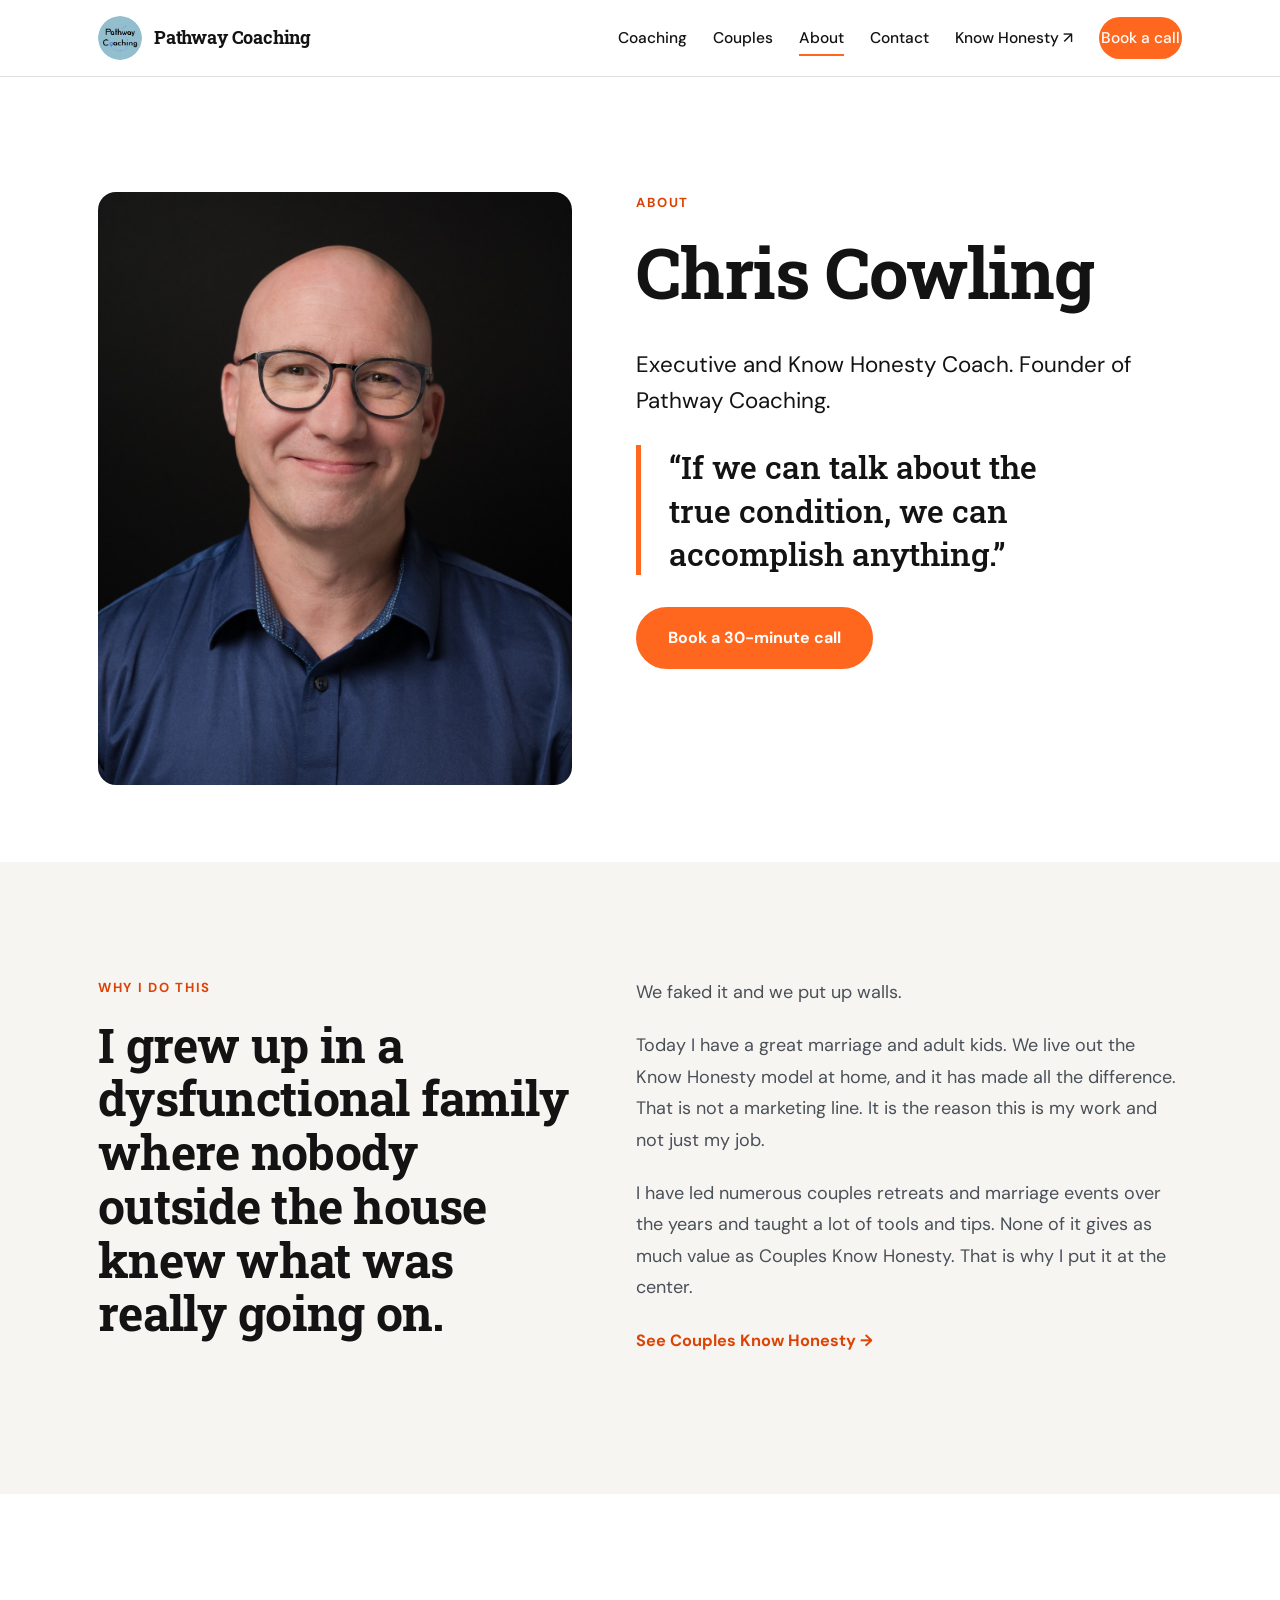
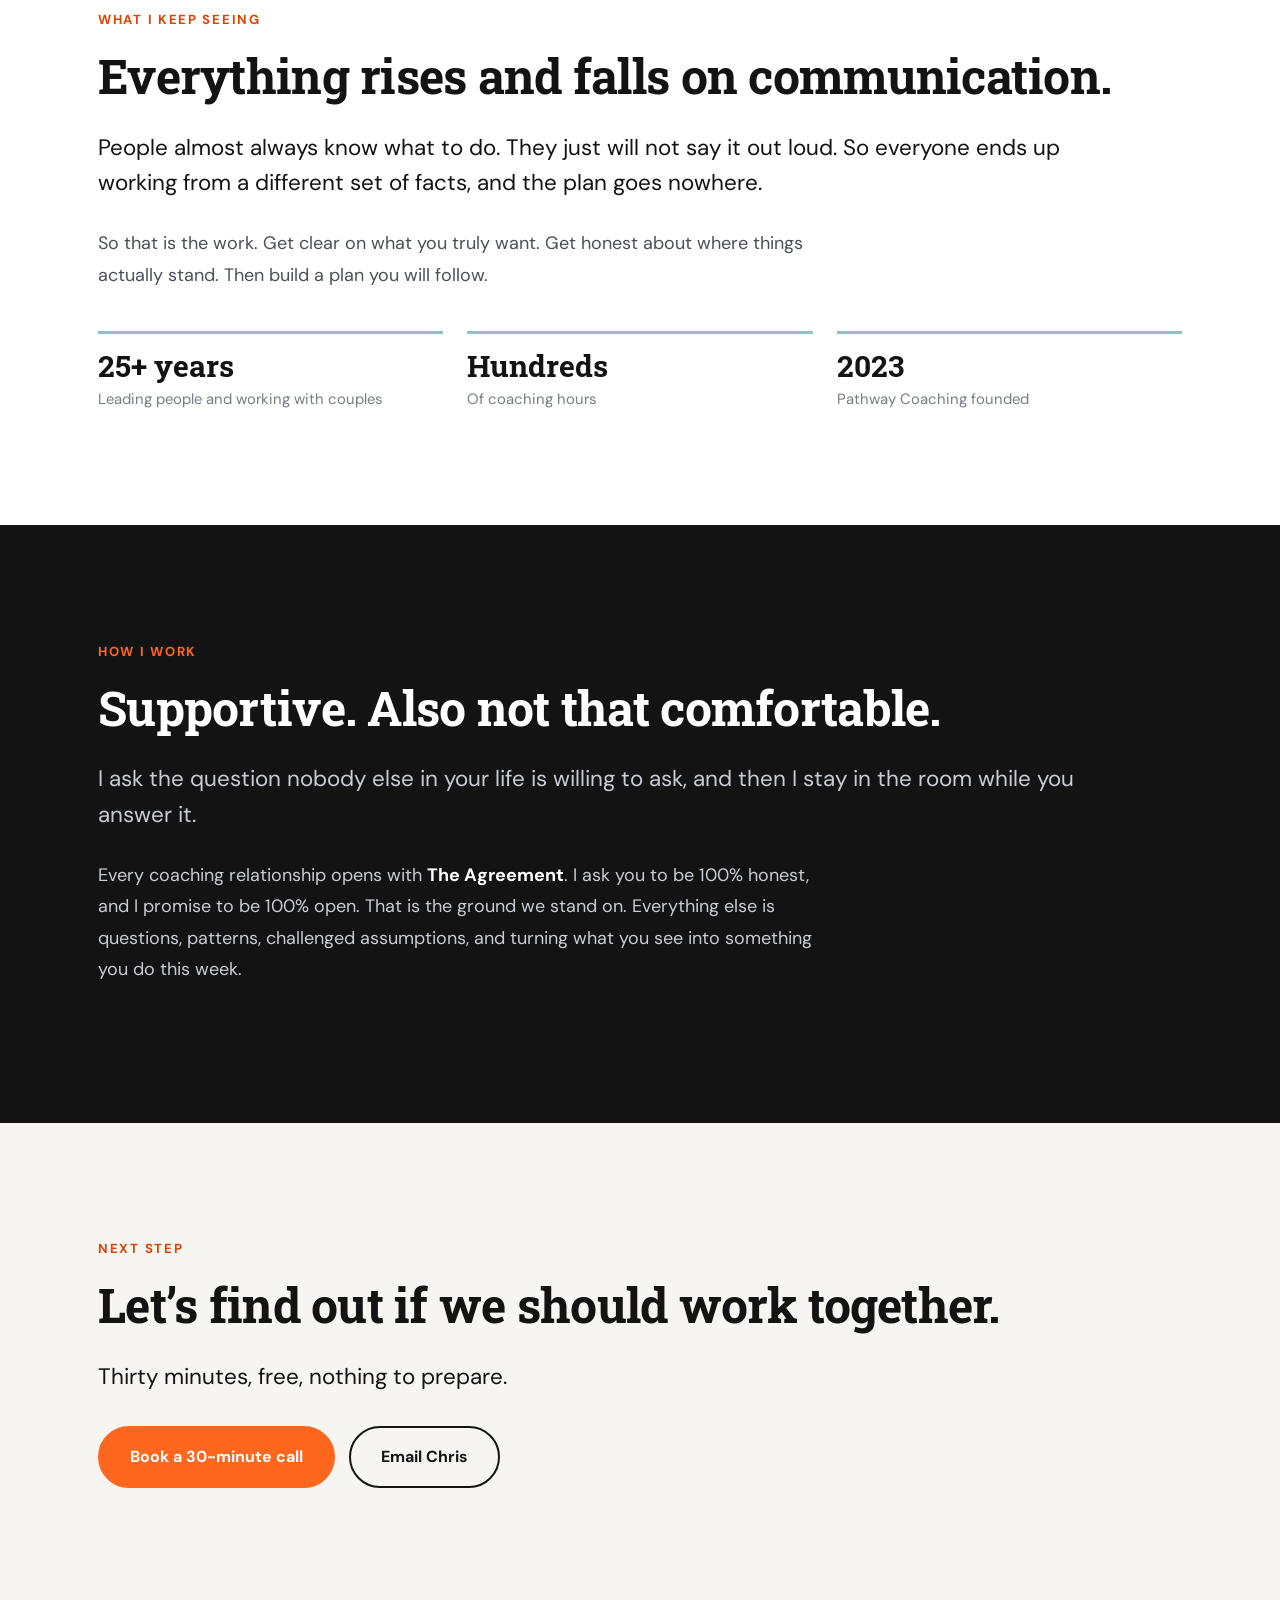
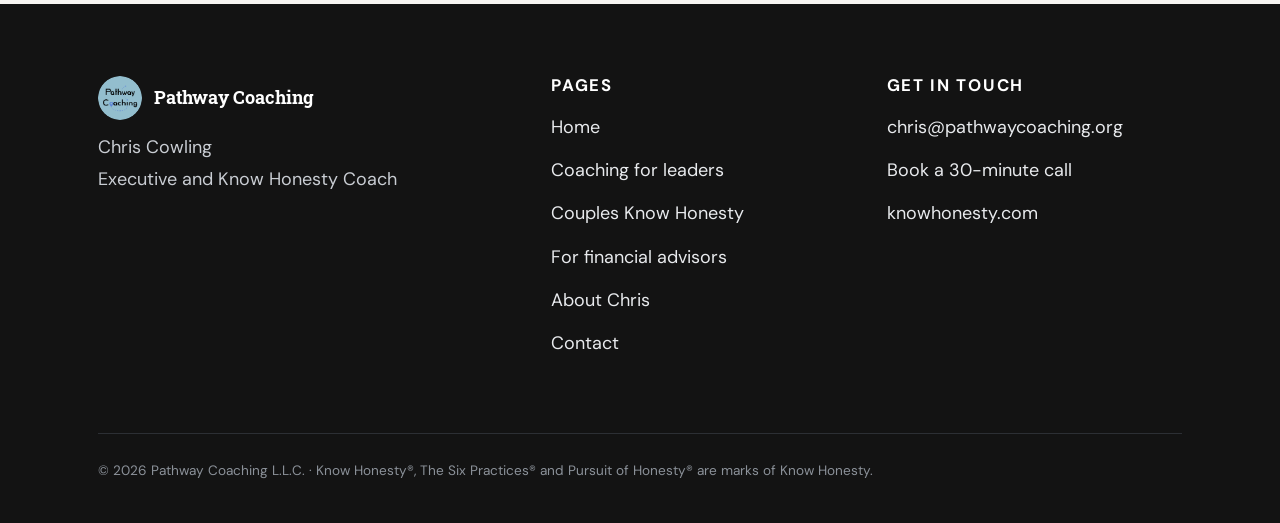
==== commit aa614f24: "About: remove the background section, move the dark band to How I work Co-Authored-By: Claude Opus 5" ====
--- a/about.html
+++ b/about.html
@@ -98,34 +98,8 @@
     </div>
   </section>
 
-  <!-- ============ BACKGROUND ============ -->
+  <!-- ============ HOW I WORK ============ -->
   <section class="band-ink">
-    <div class="container">
-      <p class="eyebrow">Background</p>
-      <h2>Where the experience comes from.</h2>
-      <div class="split" style="margin-top:2.5rem">
-        <div>
-          <h3>Leading organizations</h3>
-          <ul class="ticks">
-            <li>Served on a board through growth from <strong>300 to 1,100</strong> regular attendees</li>
-            <li>Grew a program from <strong>12 to 250</strong> participants, with more than 50 volunteers and staff</li>
-            <li>Launched a new campus during COVID-19</li>
-          </ul>
-        </div>
-        <div>
-          <h3>Training and practice</h3>
-          <ul class="ticks">
-            <li><strong>Certified Know Honesty Coach</strong> and facilitator</li>
-            <li>Premarital and marriage work with couples</li>
-            <li>Coaching executives, entrepreneurs, business owners and nonprofit leaders</li>
-          </ul>
-        </div>
-      </div>
-    </div>
-  </section>
-
-  <!-- ============ HOW I WORK ============ -->
-  <section>
     <div class="container">
       <p class="eyebrow">How I work</p>
       <h2>Supportive. Also not that comfortable.</h2>
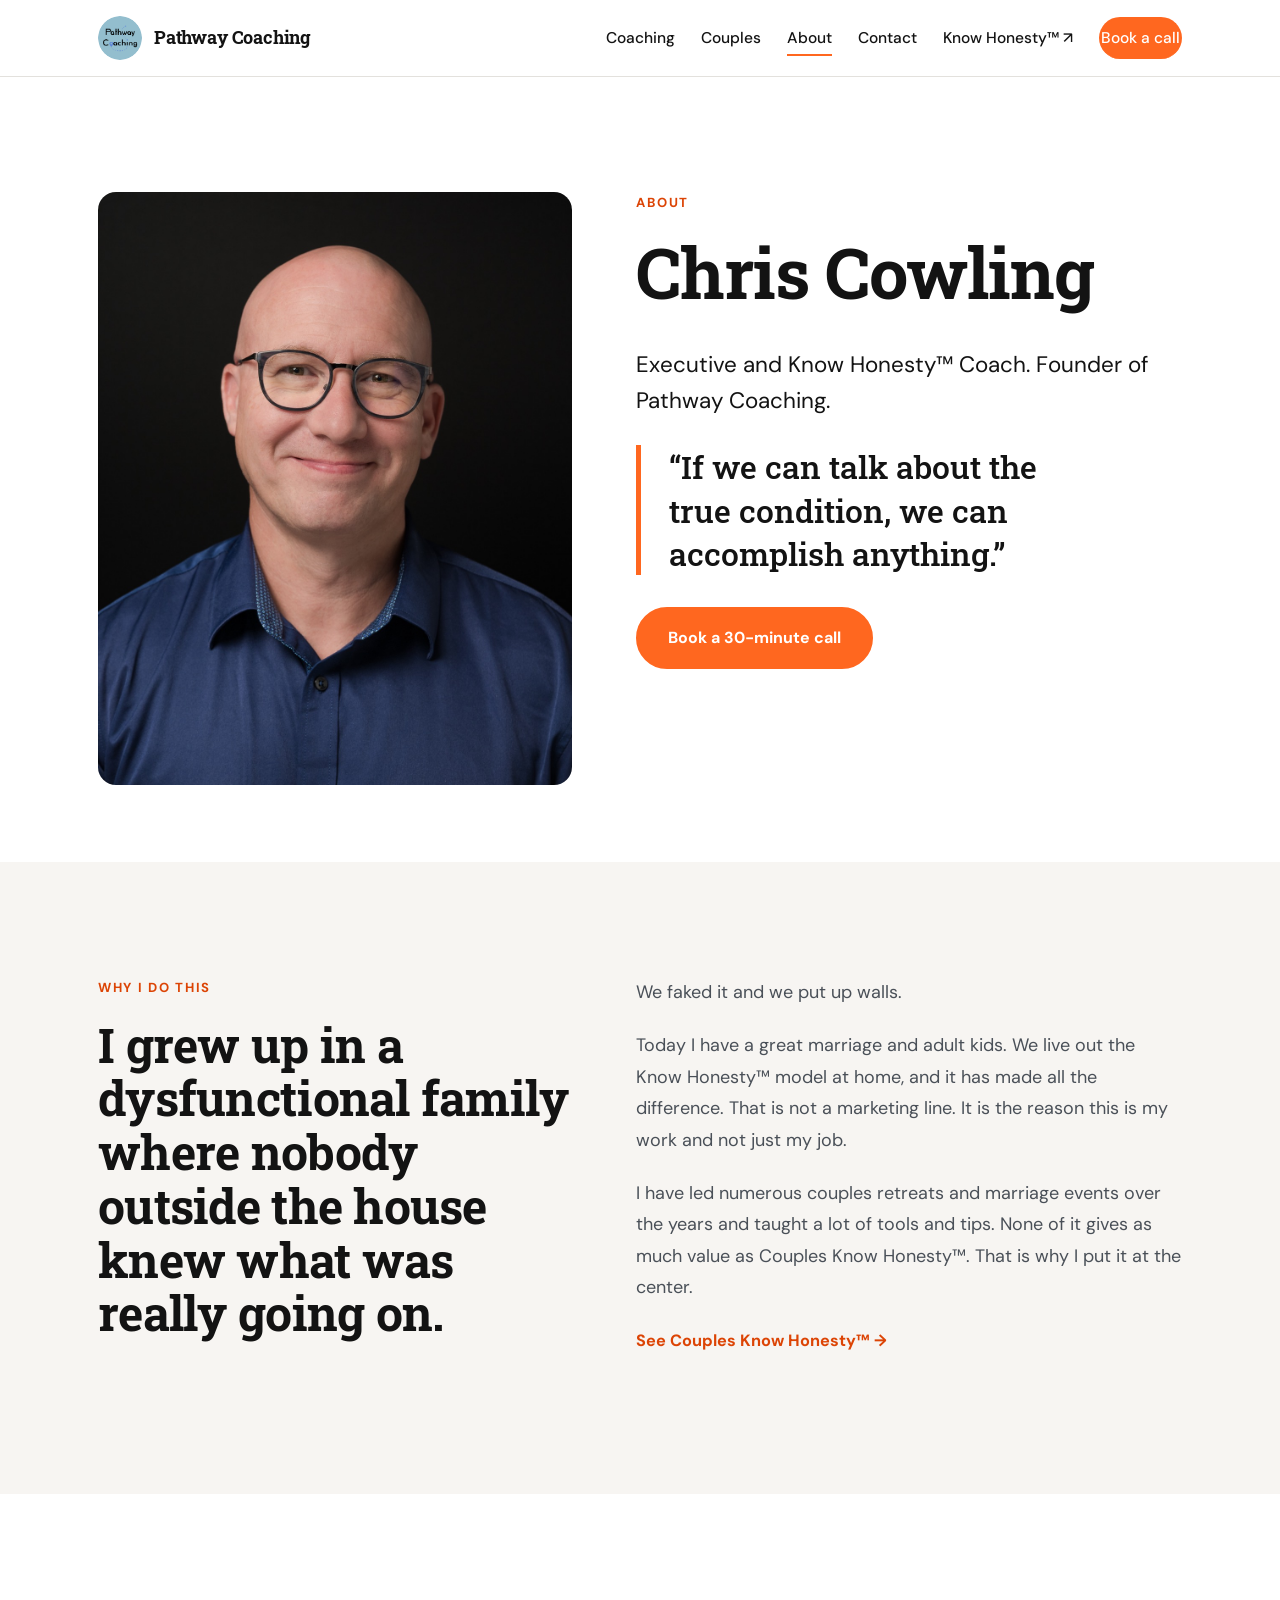
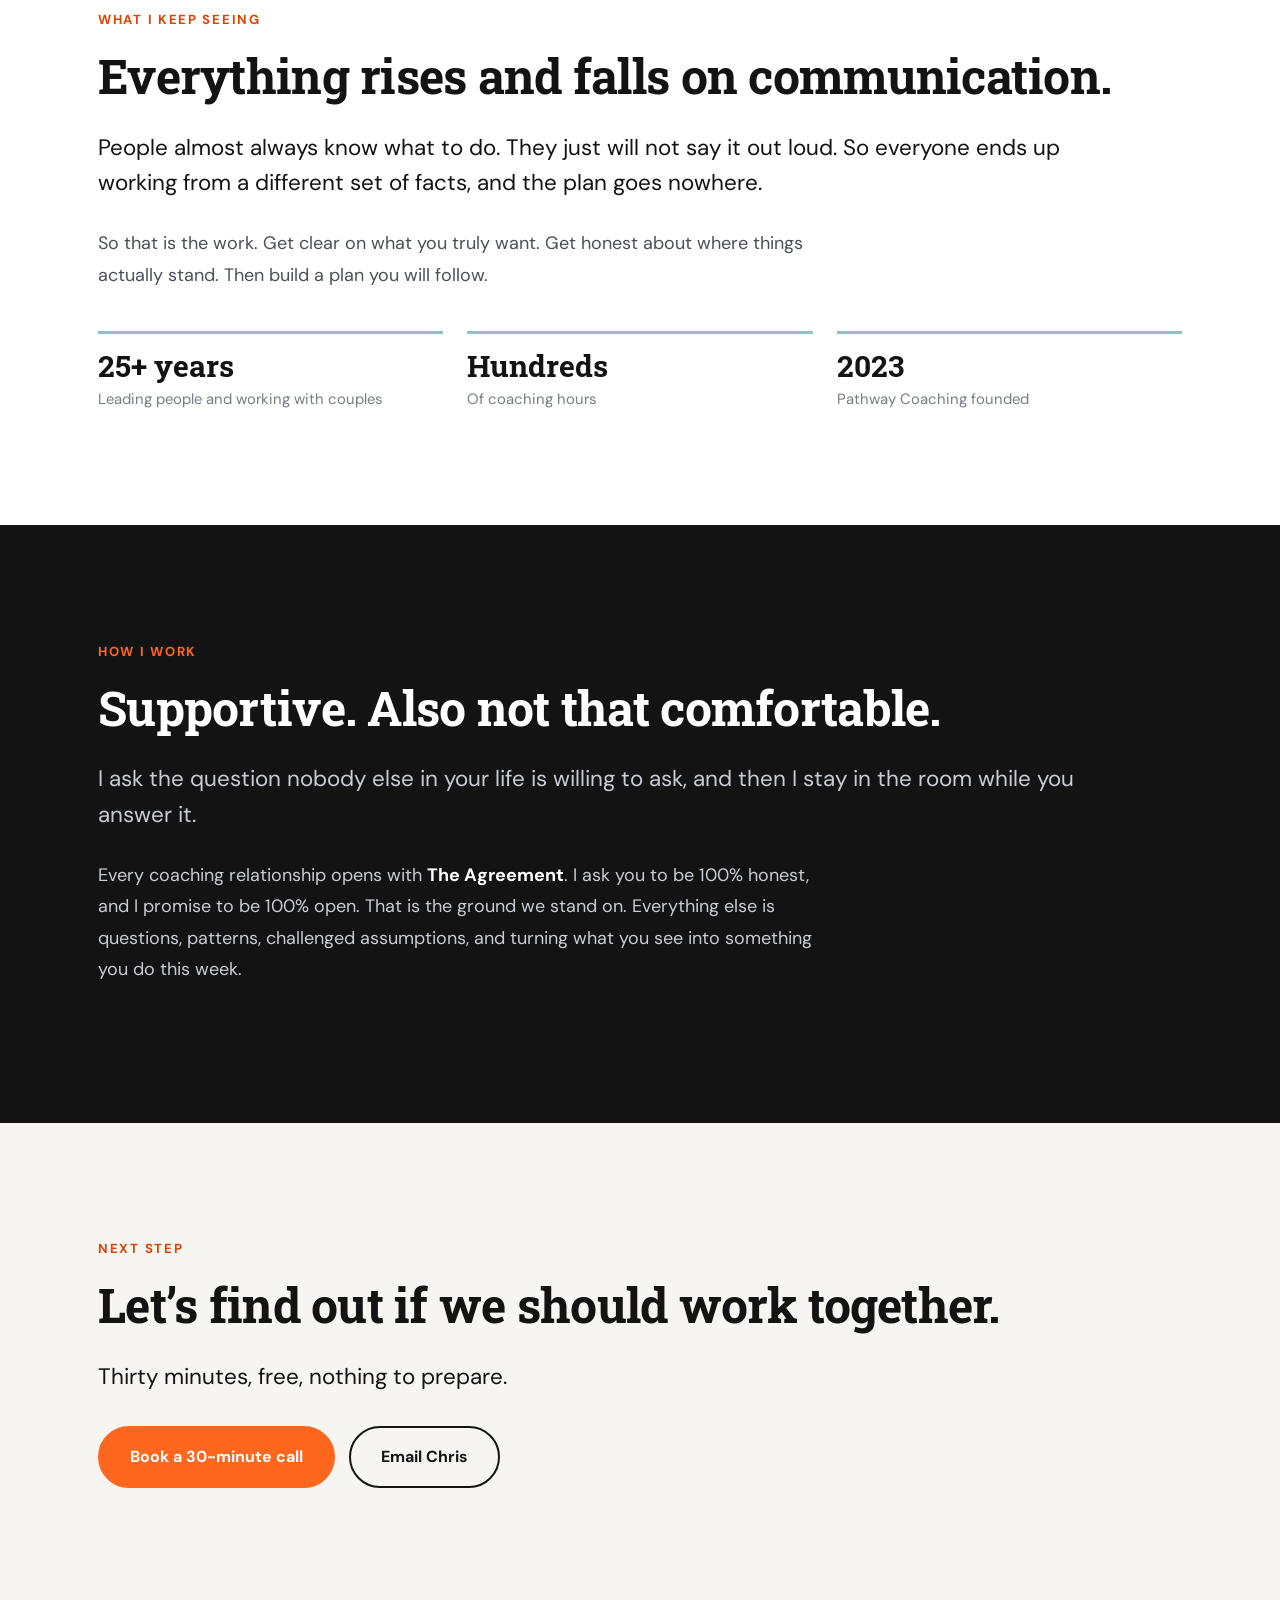
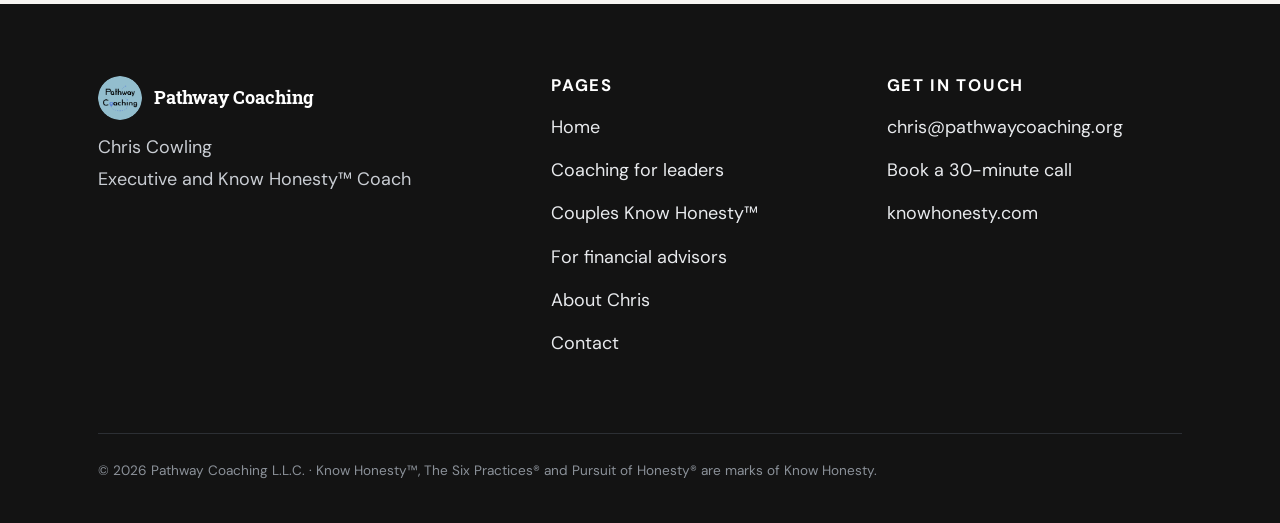
==== commit 4be8d227: "Know Honesty trademark and wording updates - Add ™ to Know Honesty, Know / Want / Do, truly and free" ====
--- a/about.html
+++ b/about.html
@@ -4,12 +4,12 @@
 <meta charset="utf-8" />
 <meta name="viewport" content="width=device-width, initial-scale=1" />
 <title>About Chris Cowling | Pathway Coaching</title>
-<meta name="description" content="Chris Cowling, Executive and Know Honesty Coach. Over 25 years leading people and working with couples, and hundreds of coaching hours." />
+<meta name="description" content="Chris Cowling, Executive and Know Honesty&trade; Coach. Over 25 years leading people and working with couples, and hundreds of coaching hours." />
 <link rel="canonical" href="https://pathwaycoaching.org/about.html" />
 <meta property="og:type" content="profile" />
 <meta property="og:site_name" content="Pathway Coaching" />
 <meta property="og:title" content="If we can talk about the true condition, we can accomplish anything." />
-<meta property="og:description" content="Executive and Know Honesty Coach. Over 25 years leading people and working with couples, and hundreds of coaching hours." />
+<meta property="og:description" content="Executive and Know Honesty&trade; Coach. Over 25 years leading people and working with couples, and hundreds of coaching hours." />
 <meta property="og:url" content="https://pathwaycoaching.org/about.html" />
 <meta property="og:image" content="https://pathwaycoaching.org/assets/images/social-preview.png" />
 <meta property="og:image:width" content="1200" />
@@ -36,7 +36,7 @@
       <li><a href="couples.html">Couples</a></li>
       <li><a href="about.html" aria-current="page">About</a></li>
       <li><a href="contact.html">Contact</a></li>
-      <li><a href="https://knowhonesty.com" rel="noopener">Know Honesty <span aria-hidden="true">&#8599;</span></a></li>
+      <li><a href="https://knowhonesty.com" rel="noopener">Know Honesty&trade; <span aria-hidden="true">&#8599;</span></a></li>
       <li><a class="btn" href="https://calendly.com/chrispathwaycoaching/meeting">Book a call</a></li>
     </ul>
   </div>
@@ -54,7 +54,7 @@
         <div>
           <p class="eyebrow">About</p>
           <h1>Chris Cowling</h1>
-          <p class="lead">Executive and Know Honesty Coach. Founder of Pathway Coaching.</p>
+          <p class="lead">Executive and Know Honesty&trade; Coach. Founder of Pathway Coaching.</p>
           <p class="says">&ldquo;If we can talk about the true condition, we can accomplish anything.&rdquo;</p>
           <div class="btn-row">
             <a class="btn" href="https://calendly.com/chrispathwaycoaching/meeting">Book a 30-minute call</a>
@@ -74,9 +74,9 @@
         </div>
         <div>
           <p>We faked it and we put up walls.</p>
-          <p>Today I have a great marriage and adult kids. We live out the Know Honesty model at home, and it has made all the difference. That is not a marketing line. It is the reason this is my work and not just my job.</p>
-          <p>I have led numerous couples retreats and marriage events over the years and taught a lot of tools and tips. None of it gives as much value as Couples Know Honesty. That is why I put it at the center.</p>
-          <p><a class="arrow-link" href="couples.html">See Couples Know Honesty</a></p>
+          <p>Today I have a great marriage and adult kids. We live out the Know Honesty&trade; model at home, and it has made all the difference. That is not a marketing line. It is the reason this is my work and not just my job.</p>
+          <p>I have led numerous couples retreats and marriage events over the years and taught a lot of tools and tips. None of it gives as much value as Couples Know Honesty&trade;. That is why I put it at the center.</p>
+          <p><a class="arrow-link" href="couples.html">See Couples Know Honesty&trade;</a></p>
         </div>
       </div>
     </div>
@@ -131,14 +131,14 @@
           <img src="assets/images/logo-pathway.png" alt="" />
           Pathway Coaching
         </div>
-        <p>Chris Cowling<br />Executive and Know Honesty Coach</p>
+        <p>Chris Cowling<br />Executive and Know Honesty&trade; Coach</p>
       </div>
       <div>
         <h2>Pages</h2>
         <ul>
           <li><a href="index.html">Home</a></li>
           <li><a href="coaching.html">Coaching for leaders</a></li>
-          <li><a href="couples.html">Couples Know Honesty</a></li>
+          <li><a href="couples.html">Couples Know Honesty&trade;</a></li>
           <li><a href="advisors.html">For financial advisors</a></li>
           <li><a href="about.html">About Chris</a></li>
           <li><a href="contact.html">Contact</a></li>
@@ -154,7 +154,7 @@
       </div>
     </div>
     <div class="footer-legal">
-      <p>&copy; 2026 Pathway Coaching L.L.C. &middot; Know Honesty&reg;, The Six Practices&reg; and Pursuit of Honesty&reg; are marks of Know Honesty.</p>
+      <p>&copy; 2026 Pathway Coaching L.L.C. &middot; Know Honesty&trade;, The Six Practices&reg; and Pursuit of Honesty&reg; are marks of Know Honesty.</p>
     </div>
   </div>
 </footer>
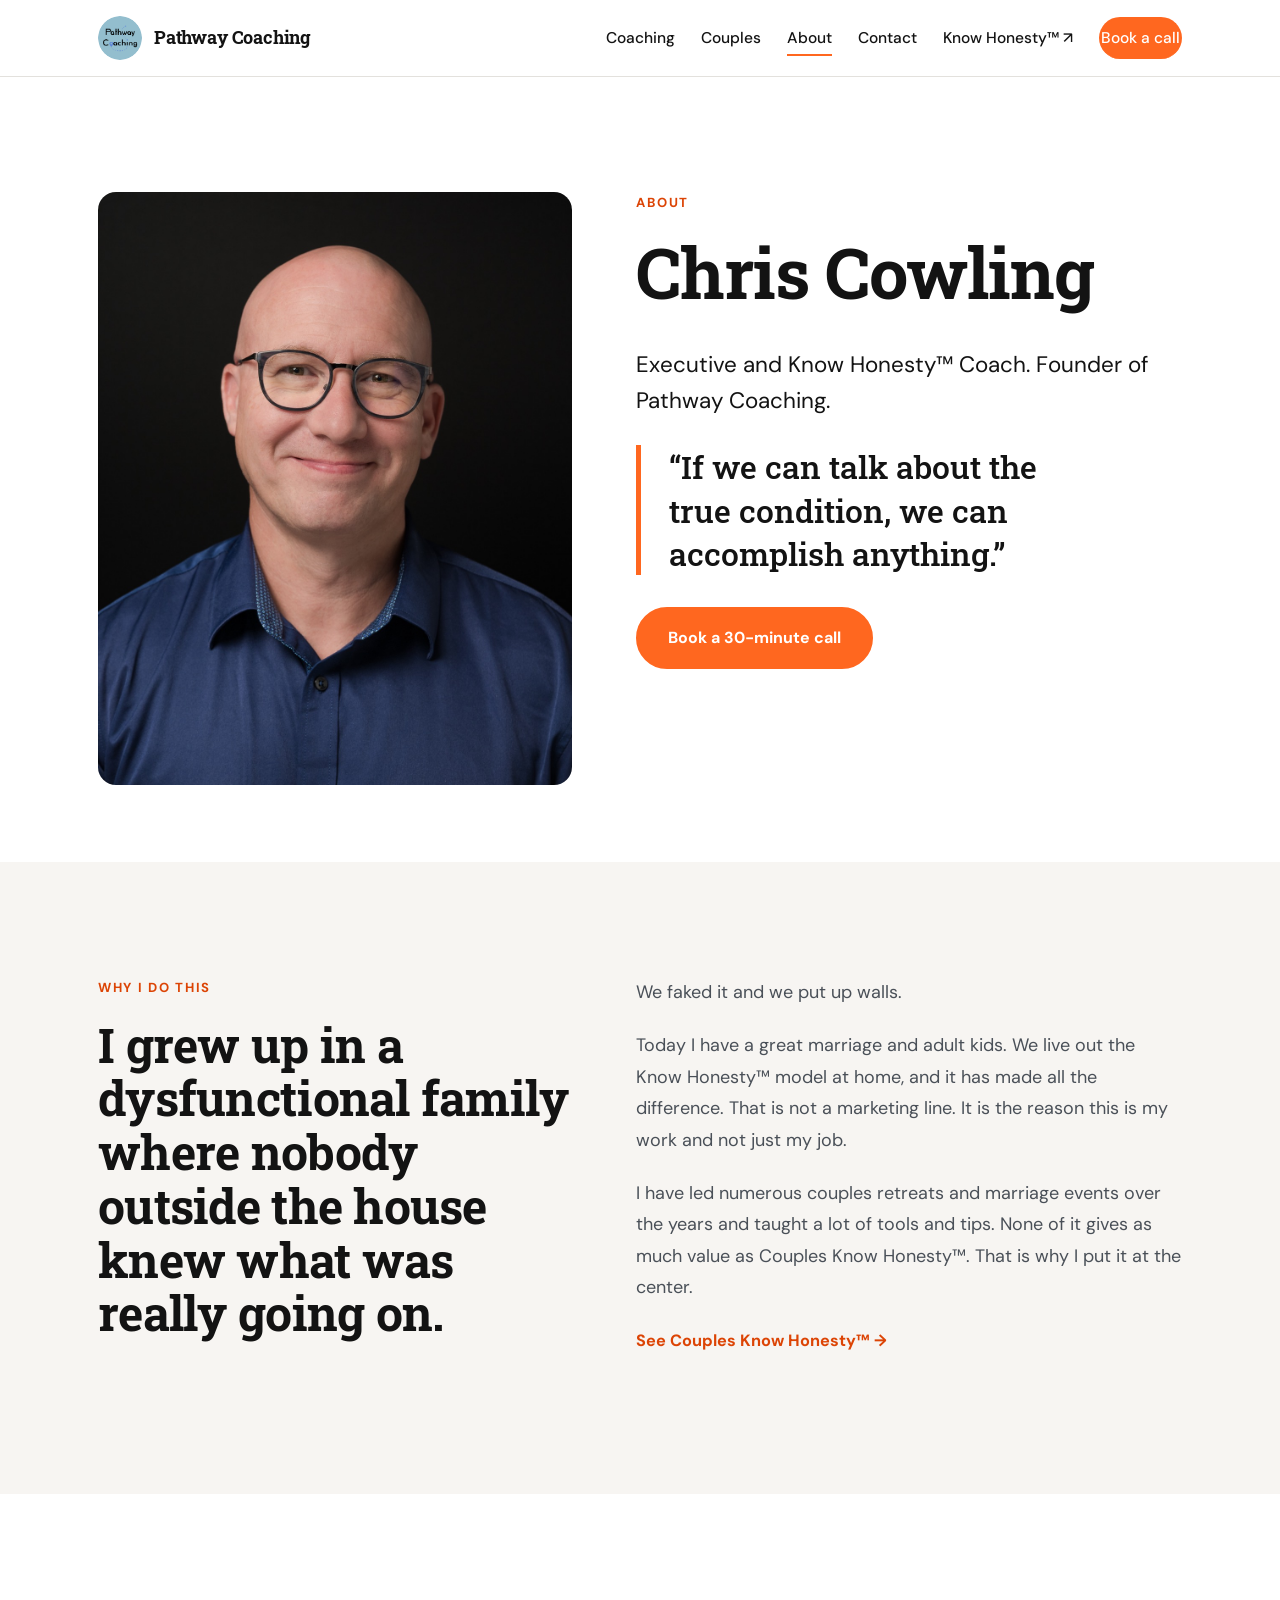
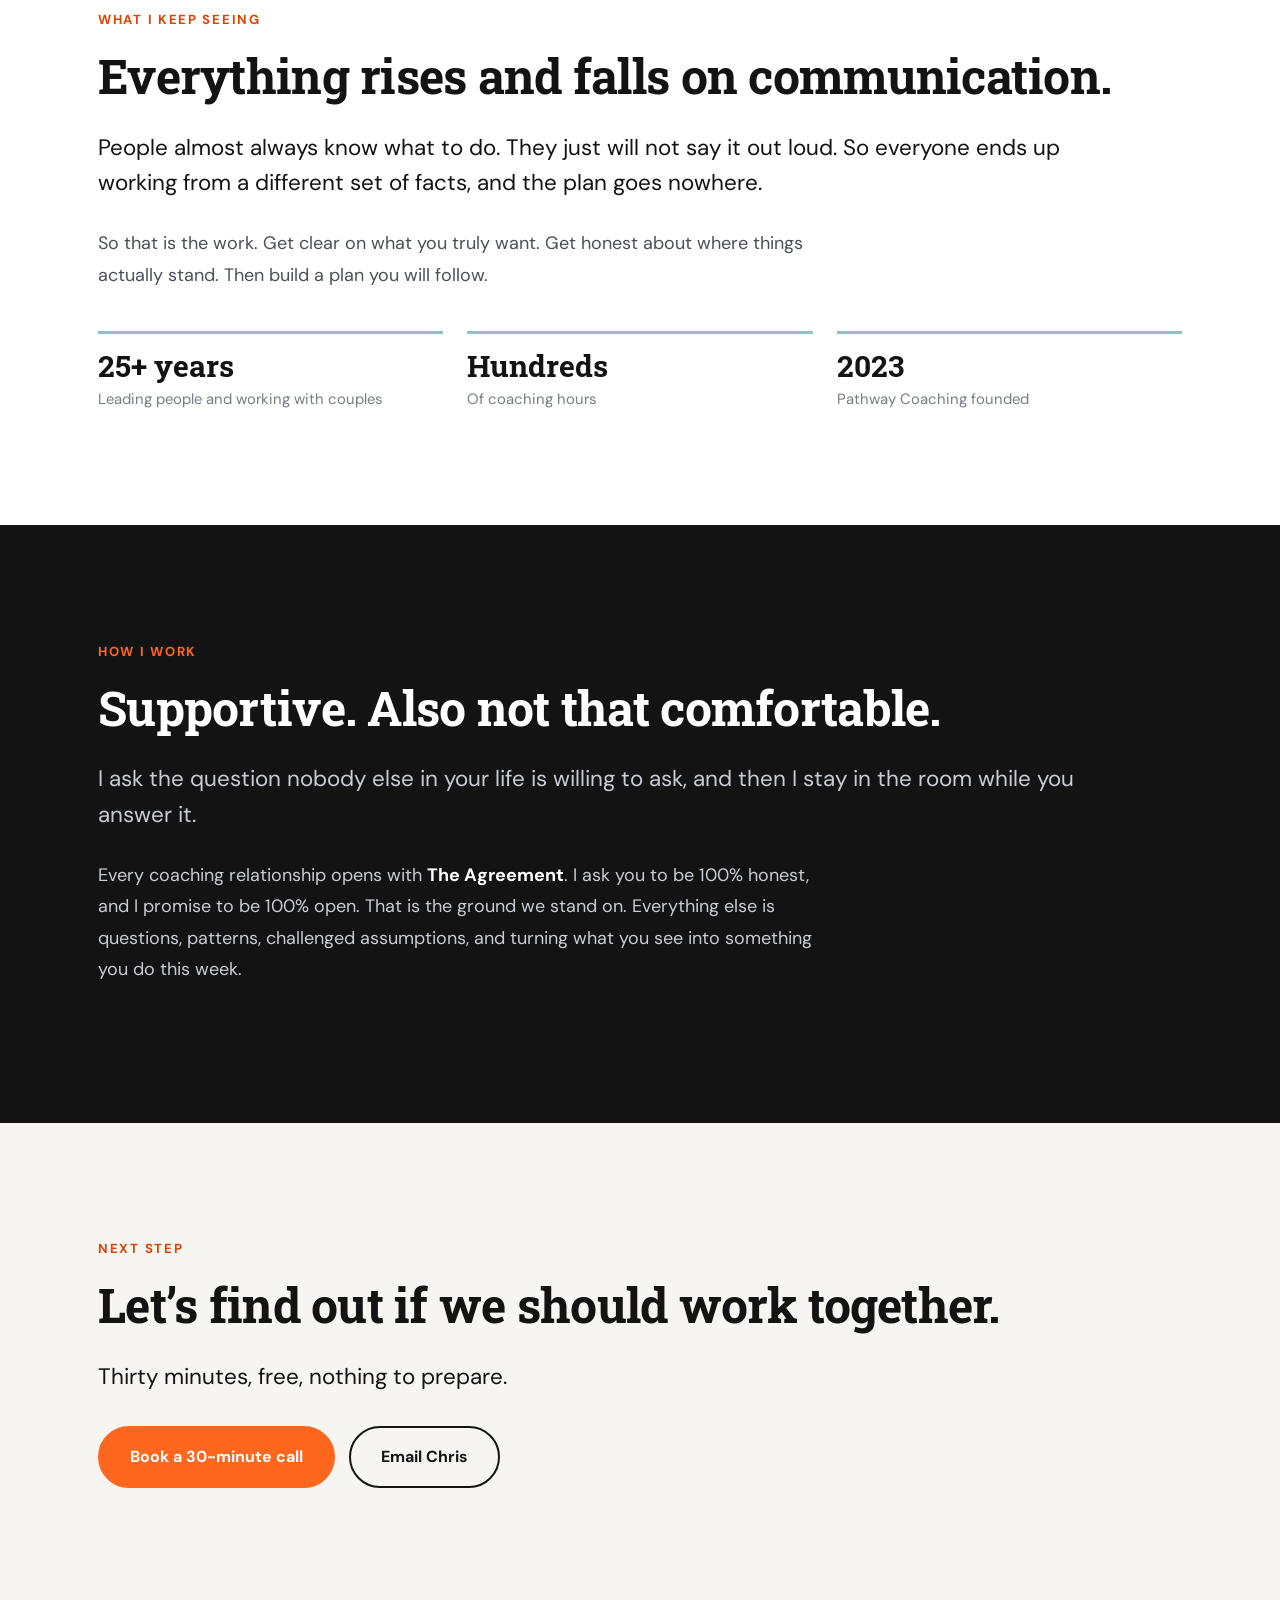
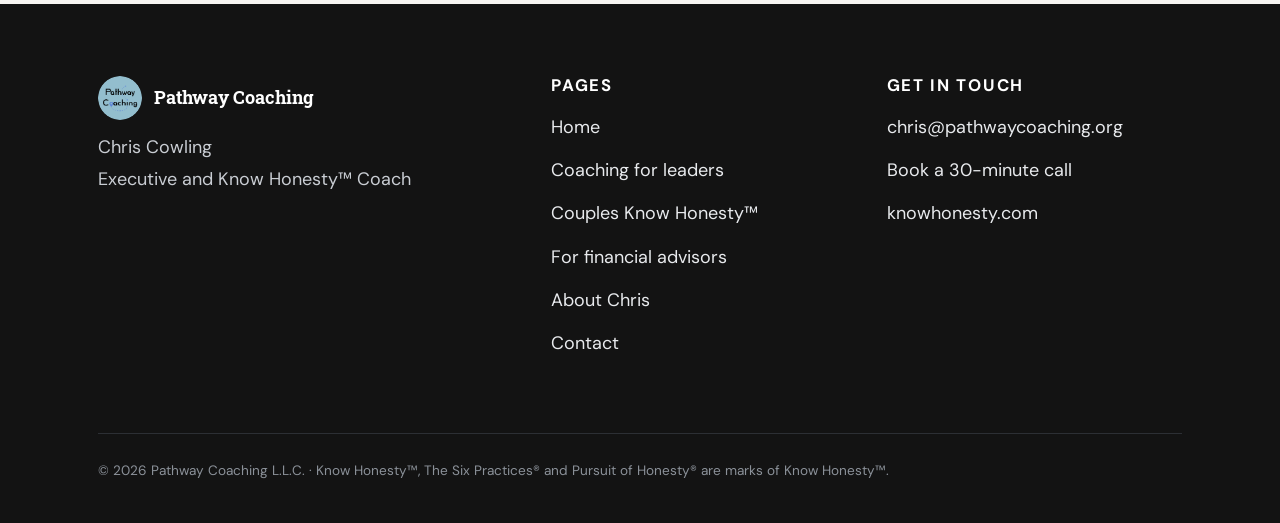
==== commit 1b5e1bc9: "Add ™ to Know Honesty in footer Co-Authored-By: Claude Opus 5.5 <noreply@anthropic.com>" ====
--- a/about.html
+++ b/about.html
@@ -154,7 +154,7 @@
       </div>
     </div>
     <div class="footer-legal">
-      <p>&copy; 2026 Pathway Coaching L.L.C. &middot; Know Honesty&trade;, The Six Practices&reg; and Pursuit of Honesty&reg; are marks of Know Honesty.</p>
+      <p>&copy; 2026 Pathway Coaching L.L.C. &middot; Know Honesty&trade;, The Six Practices&reg; and Pursuit of Honesty&reg; are marks of Know Honesty&trade;.</p>
     </div>
   </div>
 </footer>
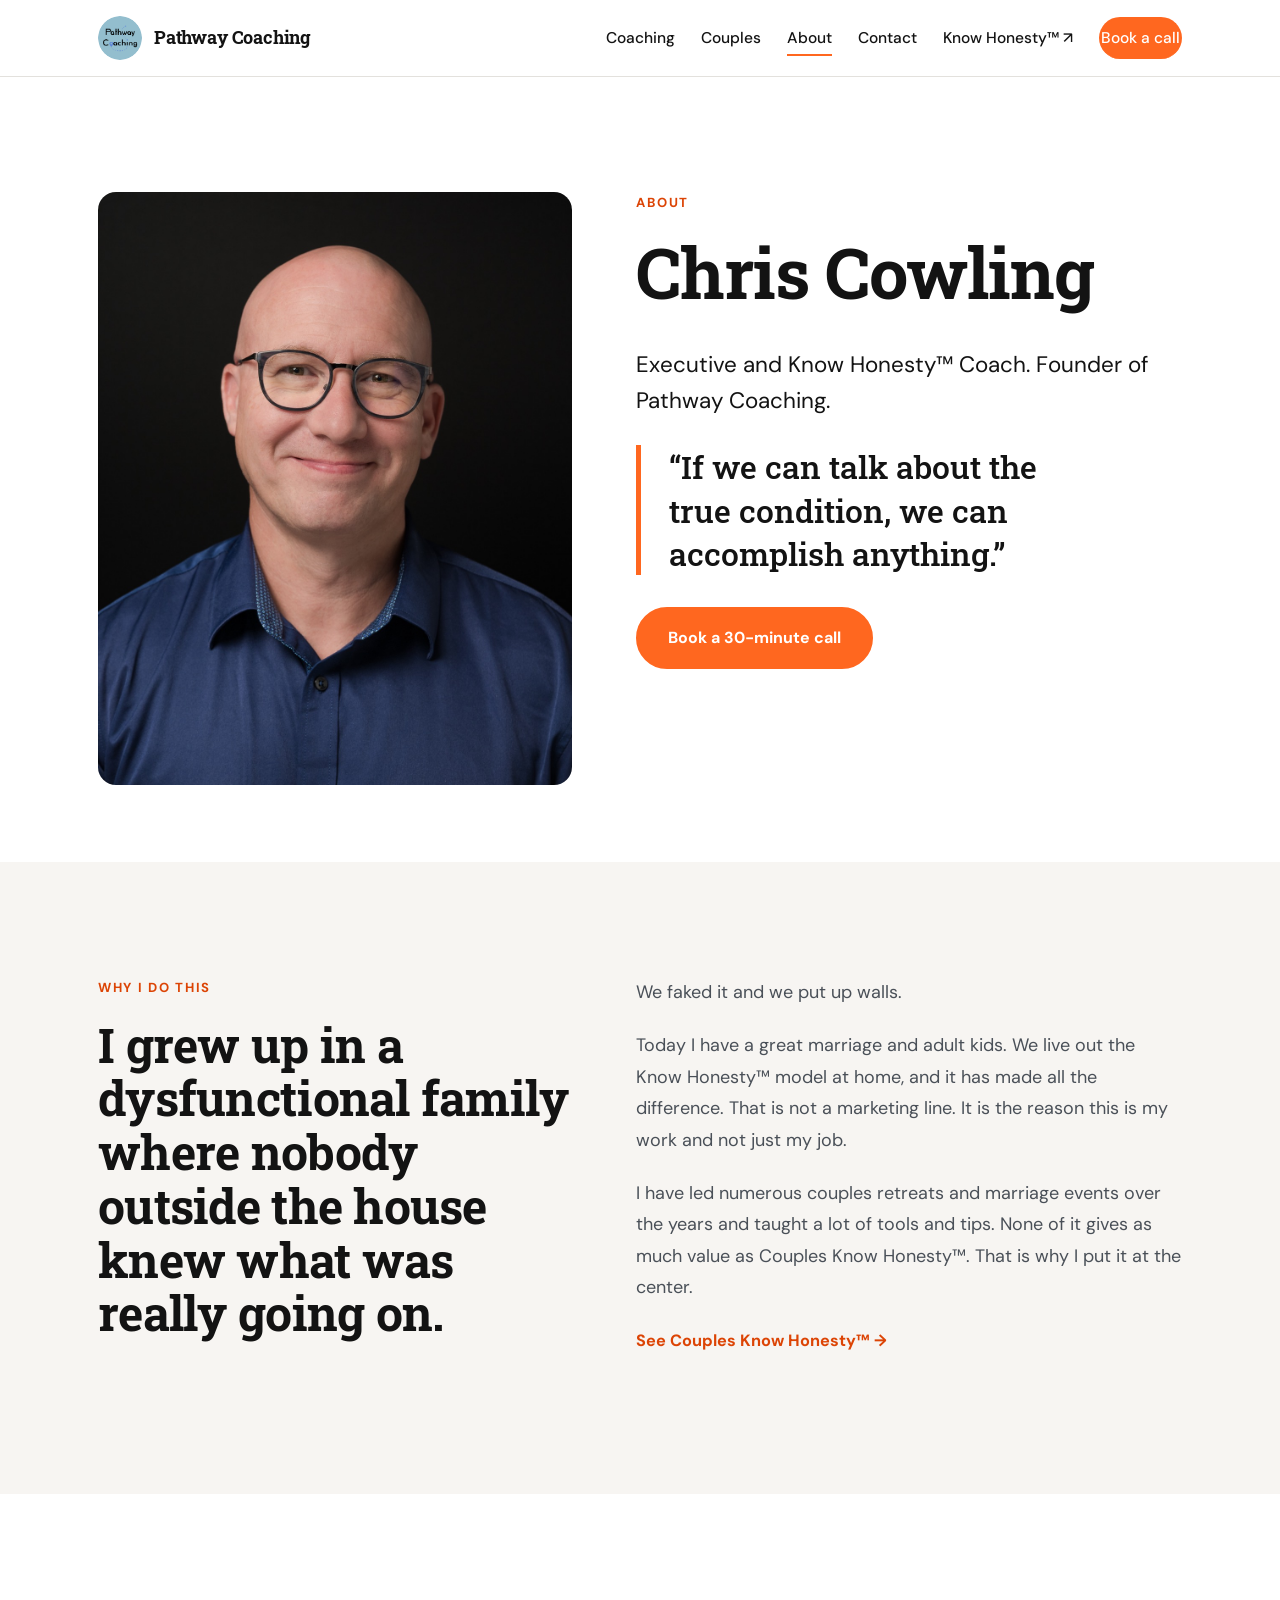
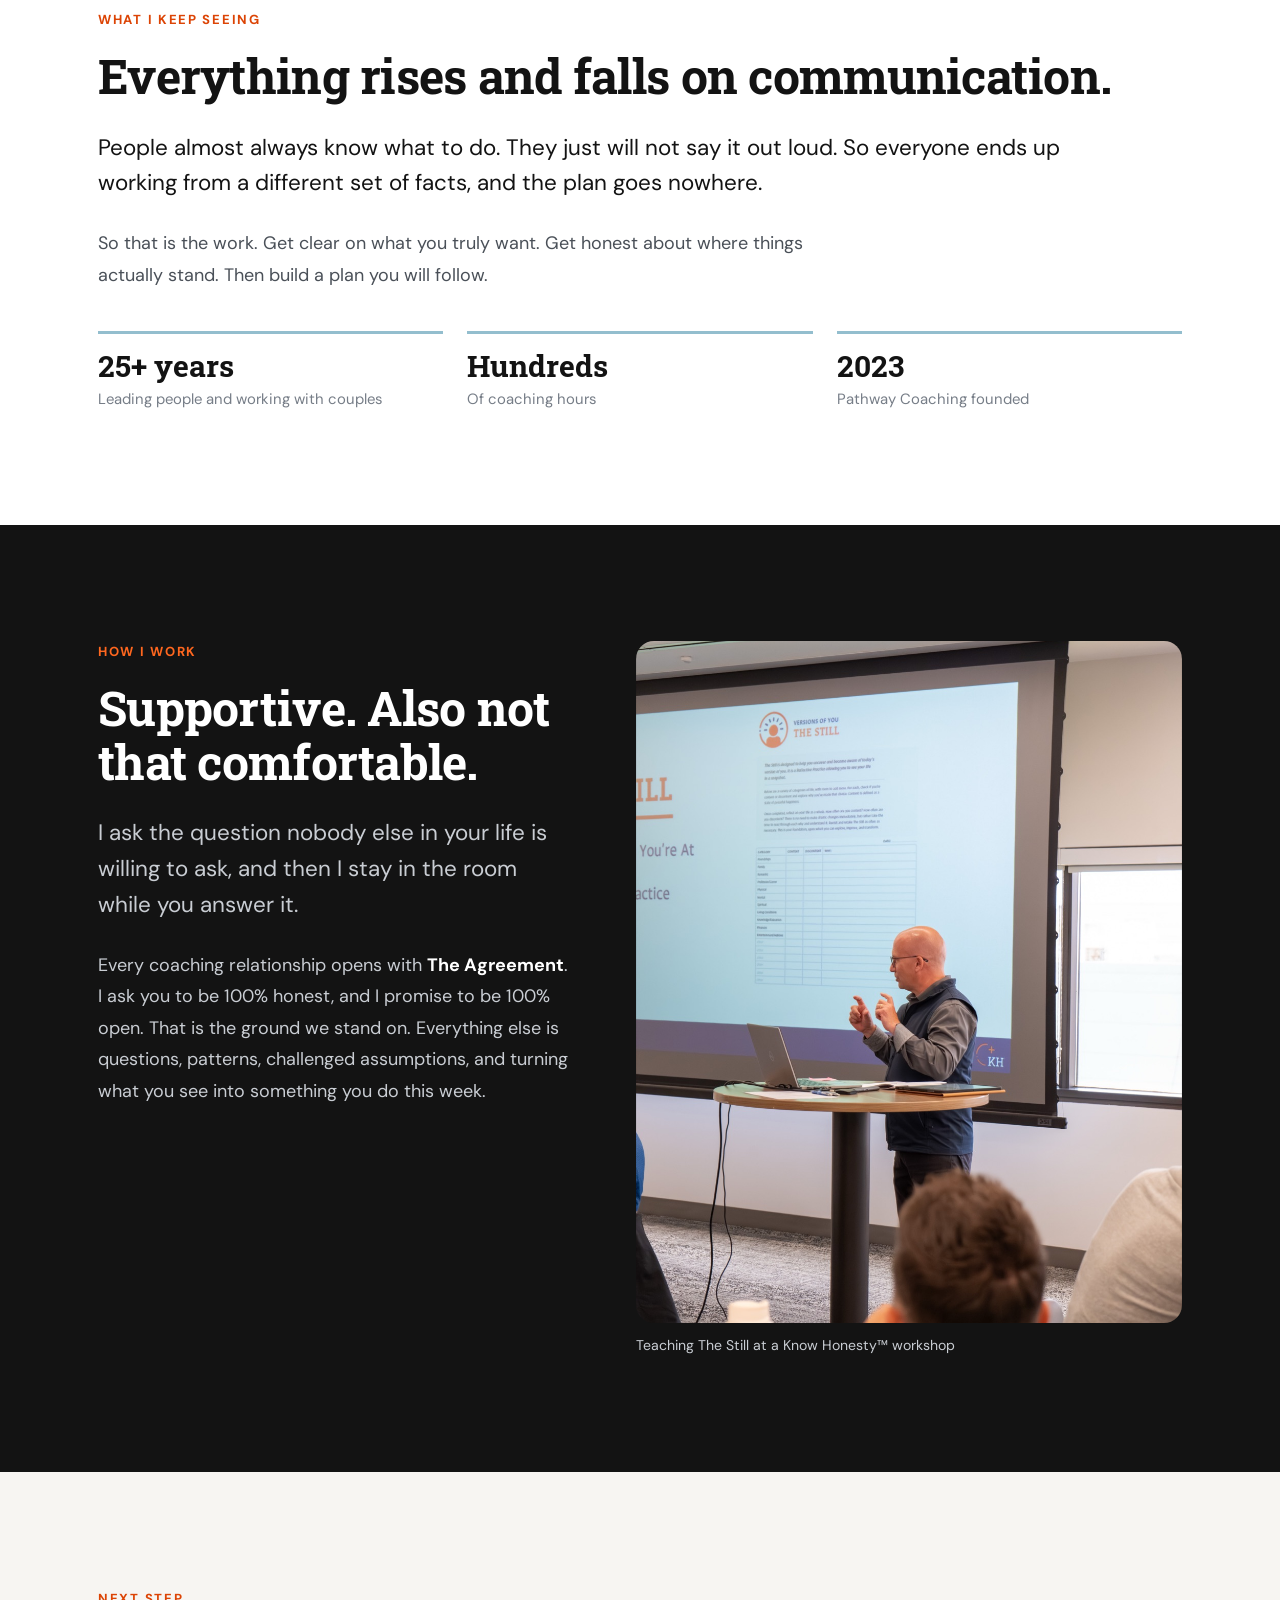
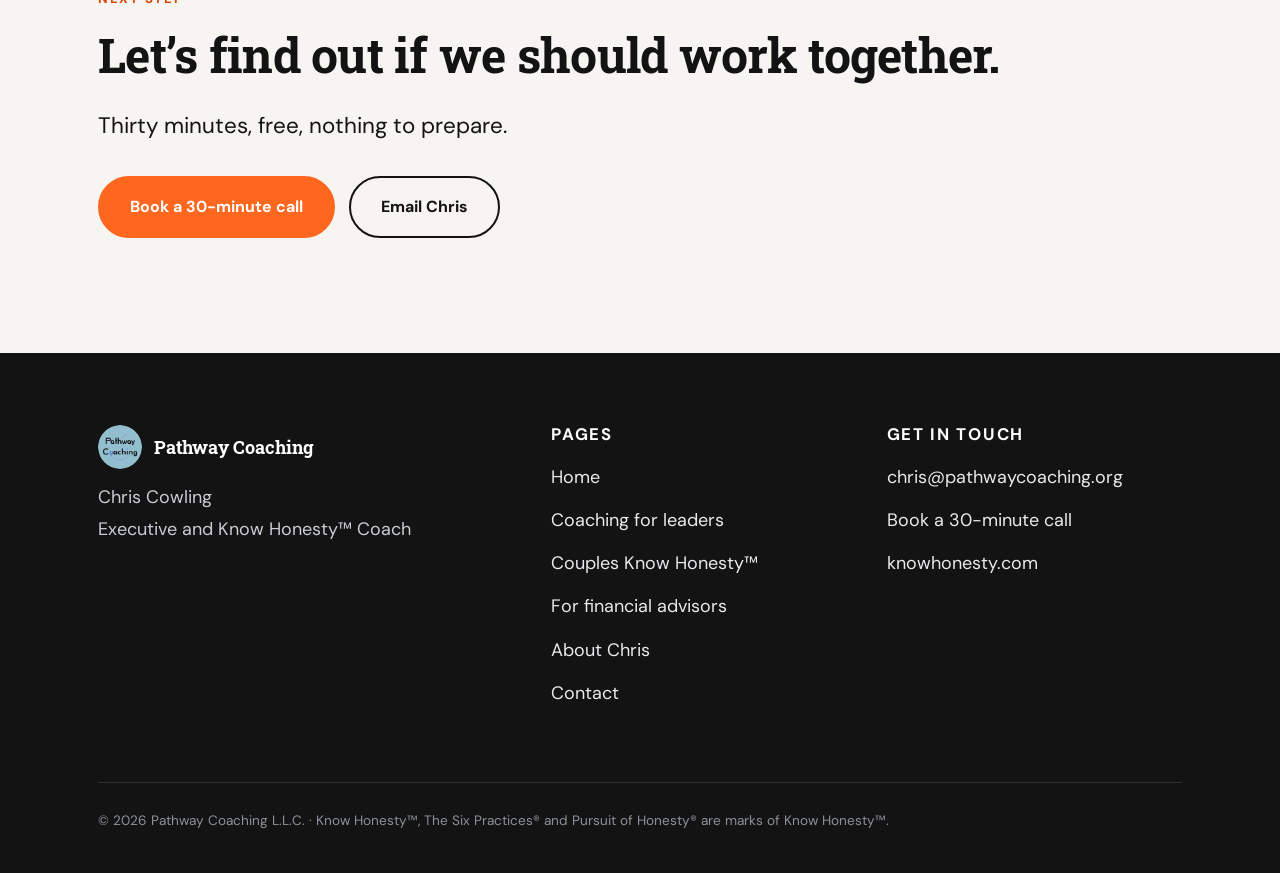
==== commit 708aaee0: "Add Know Honesty workshop photos to Couples, Advisors and About; fix dark-band stat numbers Co-Autho" ====
--- a/about.html
+++ b/about.html
@@ -101,10 +101,18 @@
   <!-- ============ HOW I WORK ============ -->
   <section class="band-ink">
     <div class="container">
-      <p class="eyebrow">How I work</p>
-      <h2>Supportive. Also not that comfortable.</h2>
-      <p class="lead">I ask the question nobody else in your life is willing to ask, and then I stay in the room while you answer it.</p>
-      <p>Every coaching relationship opens with <strong>The Agreement</strong>. I ask you to be 100% honest, and I promise to be 100% open. That is the ground we stand on. Everything else is questions, patterns, challenged assumptions, and turning what you see into something you do this week.</p>
+      <div class="split">
+        <div>
+        <p class="eyebrow">How I work</p>
+        <h2>Supportive. Also not that comfortable.</h2>
+        <p class="lead">I ask the question nobody else in your life is willing to ask, and then I stay in the room while you answer it.</p>
+        <p>Every coaching relationship opens with <strong>The Agreement</strong>. I ask you to be 100% honest, and I promise to be 100% open. That is the ground we stand on. Everything else is questions, patterns, challenged assumptions, and turning what you see into something you do this week.</p>
+        </div>
+        <figure class="photo">
+          <img src="assets/images/workshop/chris-the-still.jpg" alt="Chris Cowling teaching The Still at a Know Honesty&trade; workshop" loading="lazy" />
+          <figcaption>Teaching The Still at a Know Honesty&trade; workshop</figcaption>
+        </figure>
+      </div>
     </div>
   </section>
 
--- a/assets/css/styles.css
+++ b/assets/css/styles.css
@@ -100,6 +100,7 @@
 .band-ink h1, .band-ink h2, .band-ink h3, .band-ink strong { color: var(--paper); }
 .band-ink p, .band-ink li { color: #C9CDD3; }
 .band-ink .eyebrow { color: var(--orange); }
+.band-ink .stat b { color: var(--paper); }
 .band-ink a { color: var(--orange); }
 
 .divider { border: 0; border-top: 1px solid var(--line); margin: 0; }
@@ -281,6 +282,17 @@
 
 .portrait { border-radius: 18px; width: 100%; }
 .portrait-wrap { position: sticky; top: 110px; }
+
+/* ---------- Workshop photos ---------- */
+
+.photo-row { display: grid; gap: 18px; margin-top: 3rem; }
+.photo-row figure, .photo { margin: 0; }
+.photo-row img, .photo img { display: block; width: 100%; height: 440px; object-fit: cover; border-radius: 18px; }
+.photo img { height: auto; aspect-ratio: 4 / 5; }
+.photo-row figcaption, .photo figcaption { font-size: 0.88rem; color: var(--ink-faint); margin-top: 10px; }
+.band-ink .photo figcaption { color: #C9CDD3; }
+.photo-row.wide-tall { grid-template-columns: 2fr 1fr; }
+.photo-row.three { grid-template-columns: repeat(3, 1fr); }
 
 /* ---------- Event card ---------- */
 
@@ -326,6 +338,8 @@
   .stats { grid-template-columns: repeat(2, 1fr); }
   .footer-grid { grid-template-columns: 1fr; gap: 34px; }
   .portrait-wrap { position: static; }
+  .photo-row.wide-tall, .photo-row.three { grid-template-columns: 1fr; }
+  .photo-row img { height: 340px; }
 }
 
 @media (max-width: 520px) {
